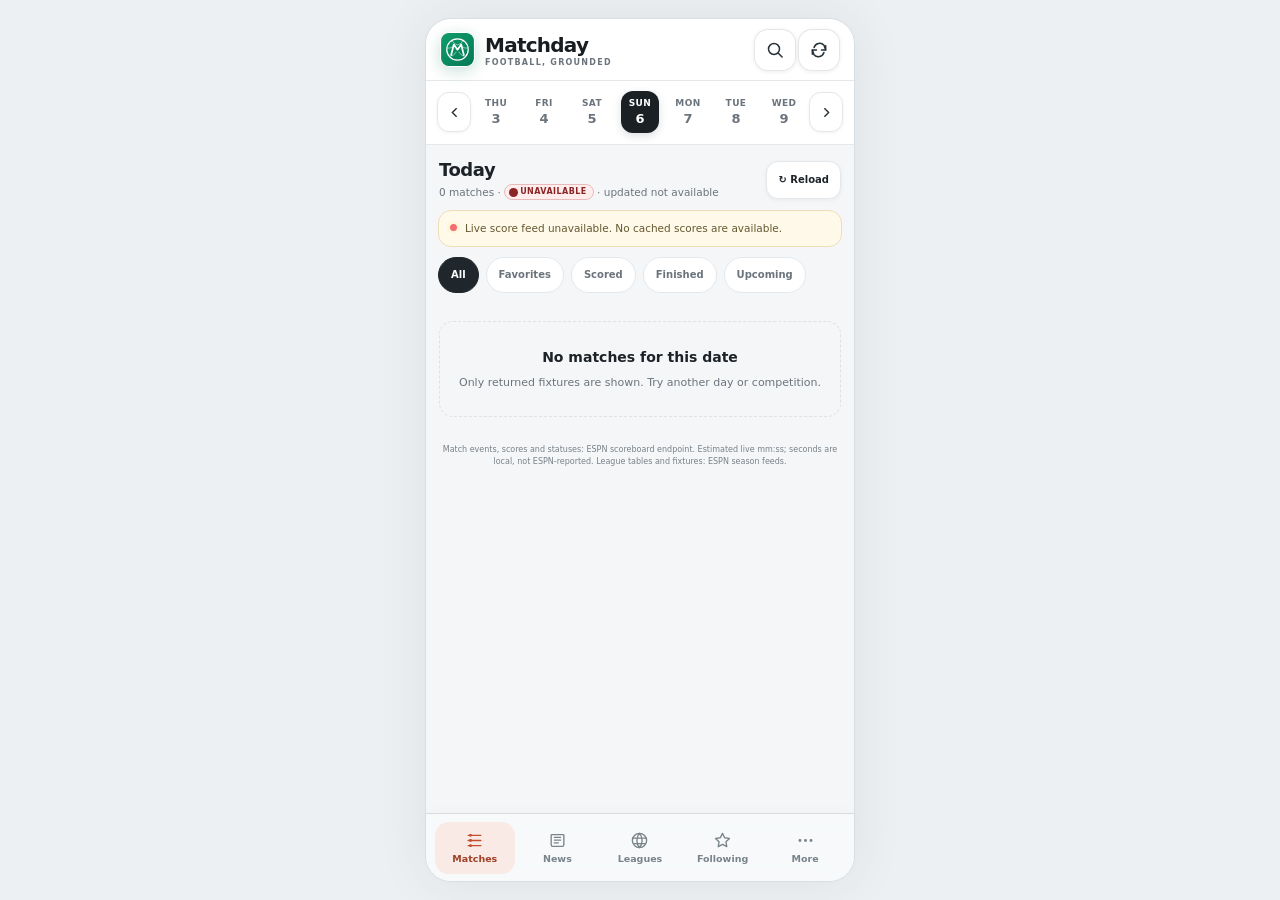
==== fotmob-demo/index.html @ 645612f9 "Add ESPN live score monitoring" ====
<!doctype html>
<html lang="en">
<head>
<meta charset="utf-8">
<meta name="viewport" content="width=device-width,initial-scale=1,viewport-fit=cover">
<meta name="theme-color" content="#047857">
<meta name="description" content="Matchday football scores, real football news, league tables and fixtures. Install Matchday for quick access.">
<meta name="application-name" content="Matchday">
<meta name="apple-mobile-web-app-capable" content="yes">
<meta name="apple-mobile-web-app-title" content="Matchday">
<meta name="apple-mobile-web-app-status-bar-style" content="black">
<meta name="mobile-web-app-capable" content="yes">
<title>Matchday · Football scores</title>
<link rel="manifest" href="./manifest.webmanifest">
<link rel="preconnect" href="https://site.api.espn.com" crossorigin>
<link rel="preconnect" href="https://a.espncdn.com" crossorigin>
<link rel="preconnect" href="https://matchday-espn-live.mongla-drive.workers.dev" crossorigin>
<link rel="icon" type="image/png" sizes="192x192" href="./icons/matchday-192.png">
<link rel="apple-touch-icon" sizes="180x180" href="./icons/matchday-180.png">
<link rel="stylesheet" href="./styles.css?v=20261102-leagues1">
<script defer src="./clock.js"></script>
<script defer src="./news.js?v=20261101-pwa2"></script>
<script defer src="./league.js?v=20261102-leagues1"></script>
<script defer src="./pwa.js?v=20261102-update3"></script>
<script defer src="./app.js?v=20261102-live1"></script>
</head>
<body>
<div class="app" id="app" data-theme="light">
  <header class="appbar">
    <div class="brandmark" aria-hidden="true"><img src="./icons/option-b-ball-m.svg" alt=""></div>
    <div class="brand">Matchday<small>Football, grounded</small></div>
    <div class="header-actions">
      <button class="icon-btn install-cta" id="install-cta" type="button" aria-label="Install Matchday" title="Install Matchday" hidden><svg viewBox="0 0 24 24" aria-hidden="true"><path d="M12 3v11m0 0 4-4m-4 4-4-4M5 17v3h14v-3"/></svg></button>
      <button class="icon-btn" aria-label="Search teams and competitions" data-action="open-search"><svg viewBox="0 0 24 24"><circle cx="10.8" cy="10.8" r="6.6"/><path d="m16 16 4.5 4.5"/></svg></button>
      <button class="icon-btn" aria-label="Refresh published data" data-action="refresh"><svg viewBox="0 0 24 24"><path d="M20 7v5h-5M4 17v-5h5"/><path d="M6.1 9A7 7 0 0 1 18 6.4L20 12M4 12l2 5.6A7 7 0 0 0 17.9 15"/></svg></button>
    </div>
  </header>
  <main id="content" aria-live="polite"></main>
  <div class="pwa-install-banner" id="pwa-install-banner" role="region" aria-label="Install Matchday" aria-live="polite" hidden>
    <div class="pwa-install-copy"><strong id="pwa-install-title">Install Matchday</strong><span id="pwa-install-subtitle">Keep football scores and news one tap away.</span></div>
    <div class="pwa-install-actions"><button type="button" class="pwa-install-action" id="pwa-install-action">Install</button><button type="button" class="pwa-install-dismiss" id="pwa-install-dismiss" aria-label="Dismiss install message">×</button></div>
  </div>
  <div class="pwa-install-banner pwa-update-banner" id="pwa-update-banner" role="region" aria-label="Matchday update available" aria-live="polite" hidden>
    <div class="pwa-install-copy"><strong>New update available</strong><span>A new Matchday version is ready. Update now to load the latest version.</span></div>
    <div class="pwa-install-actions"><button type="button" class="pwa-install-action" id="pwa-update-action">Update now</button><button type="button" class="pwa-install-dismiss" id="pwa-update-dismiss" aria-label="Dismiss update message">×</button></div>
  </div>
  <div class="pwa-help-backdrop" id="pwa-install-help" hidden>
    <section class="pwa-help-sheet" role="dialog" aria-modal="true" aria-labelledby="pwa-help-title">
      <button type="button" class="pwa-help-close" id="pwa-help-close" aria-label="Close install instructions">×</button>
      <div class="pwa-help-mark" aria-hidden="true">↥</div>
      <h2 id="pwa-help-title">Add Matchday to your Home Screen</h2>
      <p id="pwa-help-copy">In Safari, tap Share, then choose Add to Home Screen.</p>
      <ol id="pwa-help-steps"><li>Tap the Share button.</li><li>Choose <strong>Add to Home Screen</strong>.</li><li>Tap <strong>Add</strong> to finish.</li></ol>
      <p class="pwa-help-note">Once added, open Matchday from its new icon like an app.</p>
    </section>
  </div>
  <nav class="bottomnav" aria-label="Main navigation" id="bottomnav"></nav>
  <div id="overlay-root"></div>
  <div class="toast" id="toast" role="status" aria-live="polite"></div>
</div>
</body>
</html>
---- fotmob-demo/styles.css ----
:root{color-scheme:dark;--bg:#101214;--app:#101214;--surface:#181b1e;--surface2:#202428;--surface3:#282d31;--line:#30363b;--text:#f5f6f7;--muted:#929ba2;--dim:#68727a;--orange:#ff7043;--orange-soft:#ffb49a;--green:#65cf91;--yellow:#e9c365;--red:#f06e6e;--blue:#72bfff;--radius:16px;--safe-bottom:env(safe-area-inset-bottom,0px)}
*{box-sizing:border-box}html,body{margin:0;min-height:100%;background:#090b0d;color:var(--text);font-family:Inter,ui-sans-serif,system-ui,-apple-system,"Segoe UI",Roboto,Arial,sans-serif}button,input{font:inherit}button{color:inherit;border:0;cursor:pointer}button:focus-visible,input:focus-visible{outline:2px solid var(--orange);outline-offset:2px}a{color:inherit}.app{position:relative;margin:0 auto;width:min(100%,480px);height:100dvh;min-height:0;background:var(--app);overflow:hidden;display:flex;flex-direction:column;box-shadow:0 0 56px #0009}.statusbar{height:26px;flex:0 0 26px;display:flex;align-items:center;justify-content:space-between;padding:0 20px;color:#dce0e3;font-size:11px;font-weight:650;letter-spacing:.2px;background:var(--app)}.status-icons{display:flex;gap:7px;align-items:center;color:#cdd2d5}.signal{display:inline-flex;gap:2px;align-items:flex-end;height:10px}.signal i{display:block;width:2px;border-radius:2px;background:#dce0e3}.signal i:nth-child(1){height:4px}.signal i:nth-child(2){height:6px}.signal i:nth-child(3){height:8px}.signal i:nth-child(4){height:10px}.battery{width:16px;height:8px;border:1px solid #dce0e3;border-radius:2px;position:relative}.battery:before{content:"";position:absolute;inset:1px 3px 1px 1px;background:#dce0e3;border-radius:1px}.battery:after{content:"";position:absolute;right:-3px;top:2px;width:2px;height:3px;background:#dce0e3;border-radius:0 2px 2px 0}
.appbar{height:60px;flex:0 0 60px;padding:0 15px;display:flex;align-items:center;gap:10px;border-bottom:1px solid #252a2e;background:var(--app);z-index:2}.brandmark{width:35px;height:35px;display:grid;place-items:center;flex:0 0 35px;border-radius:10px;overflow:hidden;box-shadow:0 4px 15px #04785738}.brandmark img{display:block;width:100%;height:100%;object-fit:cover}.brand{font-weight:800;font-size:20px;letter-spacing:-.75px;flex:1}.brand small{display:block;margin-top:1px;font-size:8px;font-weight:700;letter-spacing:1.25px;text-transform:uppercase;color:var(--muted)}.header-actions{display:flex;gap:2px}.icon-btn{width:37px;height:37px;display:grid;place-items:center;border-radius:50%;background:transparent;color:#b2bbc1}.icon-btn:hover{background:var(--surface2);color:#fff}.icon-btn svg{width:20px;height:20px;stroke:currentColor;fill:none;stroke-width:1.8;stroke-linecap:round;stroke-linejoin:round}main{flex:1;overflow:auto;scrollbar-width:none;padding-bottom:calc(14px + 68px + var(--safe-bottom));overscroll-behavior:contain}main::-webkit-scrollbar{display:none}
.datebar{height:68px;display:flex;align-items:center;gap:6px;padding:7px 12px 9px;border-bottom:1px solid #252a2e}.daynav{width:27px;height:40px;background:transparent;color:var(--muted);display:grid;place-items:center;border-radius:9px;flex:0 0 27px}.daynav:hover{background:var(--surface2);color:#fff}.daynav svg{width:17px;height:17px;stroke:currentColor;fill:none;stroke-width:2}.daystrip{display:flex;gap:4px;align-items:stretch;flex:1;justify-content:space-between;min-width:0}.day{width:39px;min-width:0;background:transparent;color:var(--muted);border-radius:11px;display:flex;flex-direction:column;align-items:center;justify-content:center;gap:3px}.day .dow{font-size:9px;text-transform:uppercase;letter-spacing:.4px;font-weight:700}.day .num{font-size:13px;font-weight:750}.day.selected{background:#f2f4f4;color:#171a1c}.day.today:not(.selected) .num{color:var(--orange)}.day:hover:not(.selected){background:var(--surface2)}
.date-heading{padding:17px 15px 11px;display:flex;align-items:center;justify-content:space-between;gap:10px}.date-title{font-size:17px;font-weight:780;letter-spacing:-.3px}.date-subtitle{margin-top:4px;color:var(--muted);font-size:10px;line-height:1.4}.section-actions{display:flex;align-items:center;gap:6px}.tiny-action{height:32px;padding:0 9px;background:var(--surface2);border:1px solid #30363b;border-radius:10px;color:#bac2c8;font-size:10px;font-weight:700;display:inline-flex;align-items:center;justify-content:center;gap:5px;white-space:nowrap}.tiny-action svg{width:14px;height:14px;stroke:currentColor;fill:none;stroke-width:1.8}.tiny-action:disabled{opacity:.6;cursor:wait}.feed-notice{margin:0 13px 11px;padding:9px 10px;border:1px solid #49402e;background:#211f19;border-radius:11px;display:flex;gap:8px;align-items:flex-start;color:#d7cba8;font-size:10px;line-height:1.4}.notice-dot{width:7px;height:7px;flex:0 0 7px;border-radius:50%;margin-top:3px;background:var(--yellow);box-shadow:0 0 0 3px #f2c75c18}.feed-notice.error{border-color:#633638;background:#26191b;color:#e9b4b4}.feed-notice.error .notice-dot{background:var(--red)}.filters{padding:0 13px 11px;display:flex;gap:7px;overflow:auto;scrollbar-width:none}.filters::-webkit-scrollbar{display:none}.filter{white-space:nowrap;padding:7px 12px;border-radius:20px;background:#1b1f22;color:#a9b1b7;font-size:10px;font-weight:750;border:1px solid #2d3338}.filter.active{background:#efeef0;color:#131517;border-color:#efeef0}.filter.live.active{background:#f06e6e;color:#fff;border-color:#f06e6e}
.league{margin:0 11px 11px;background:var(--surface);border:1px solid #292f33;border-radius:var(--radius);overflow:hidden}.league-head{min-height:50px;padding:8px 11px;display:flex;align-items:center;gap:10px;border-bottom:1px solid #292f33}.competition-mark{width:29px;height:29px;flex:0 0 29px;border-radius:10px;display:grid;place-items:center;background:#272c30;color:#ffb18e;font-size:12px;font-weight:850}.league-name{font-size:12px;font-weight:780;flex:1}.league-meta{font-size:9px;color:var(--muted);margin-top:3px}.league-right{display:flex;gap:8px;align-items:center;color:var(--muted);font-size:9px}.league-right button{background:transparent;color:inherit;padding:4px;border-radius:6px}.league-right button:hover{background:var(--surface3);color:var(--text)}
.match-row{position:relative;min-height:76px;width:100%;display:grid;grid-template-columns:54px minmax(0,1fr) 34px 26px;align-items:center;gap:5px;padding:9px 8px 9px 5px;border-bottom:1px solid #252a2e;text-align:left;background:transparent;transition:background .14s}.match-row:last-child{border-bottom:0}.match-row:hover{background:#202428}.match-row:active{background:#272d31}.match-time{font-size:9px;color:var(--muted);text-align:center;line-height:1.35}.match-time.reported{color:#ff8585;font-weight:800}.match-time .kickoff-line{display:flex;align-items:baseline;justify-content:center;gap:3px;white-space:nowrap}.match-time .kickoff-line time{color:var(--text);font-size:10px;font-weight:800;font-variant-numeric:tabular-nums}.match-time .timezone-label{color:var(--muted);font-size:6px;font-weight:750;letter-spacing:0}.match-time .state-label{display:block;font-size:7px;letter-spacing:.12px;font-weight:800;line-height:1.2;margin-top:4px}.teams{display:flex;flex-direction:column;gap:7px;min-width:0}.team{display:flex;align-items:center;gap:8px;min-width:0;font-size:11px;font-weight:610}.team-name{white-space:nowrap;overflow:hidden;text-overflow:ellipsis}.crest{width:20px;height:20px;border-radius:50%;flex:0 0 20px;display:grid;place-items:center;font-size:7px;font-weight:850;color:white;border:1px solid #ffffff24;background:linear-gradient(140deg,#47565b,#252c31)}.scorecol{display:flex;flex-direction:column;gap:7px;align-items:center;font-size:12px;font-weight:800;font-variant-numeric:tabular-nums}.scorecol .dimscore{color:#747f86}.star-btn{width:28px;height:30px;display:grid;place-items:center;background:transparent;color:#707a81;border-radius:50%}.star-btn:hover{color:#f4c45a;background:#292d2f}.star-btn.selected{color:#f4c45a}.star-btn svg{width:17px;height:17px;stroke:currentColor;fill:none;stroke-width:1.8}.star-btn.selected svg{fill:#f4c45a}.match-badge{position:absolute;left:61px;bottom:2px;font-size:7px;font-weight:700;color:#849098;letter-spacing:.15px;pointer-events:none}.empty{margin:18px 13px;padding:25px 17px;text-align:center;border:1px dashed #353c41;border-radius:14px;color:var(--muted);font-size:11px;line-height:1.55}.empty strong{display:block;color:#dfe3e5;font-size:14px;margin-bottom:6px}.screen-footnote{padding:9px 16px 5px;color:#737d84;font-size:9px;line-height:1.5;text-align:center}.screen-footnote a,.source-link{color:var(--orange-soft);text-decoration:underline;text-underline-offset:2px}
.bottomnav{position:absolute;left:0;right:0;bottom:0;height:calc(68px + var(--safe-bottom));flex:0 0 auto;padding:4px 7px calc(5px + var(--safe-bottom));display:flex;justify-content:space-around;align-items:center;background:#15181a;border-top:1px solid #2c3236;z-index:2}.navitem{position:relative;min-width:55px;flex:1;max-width:92px;height:54px;padding:4px 3px;display:flex;flex-direction:column;align-items:center;justify-content:center;gap:4px;color:#7f8990;background:transparent;border-radius:12px}.navitem svg{width:20px;height:20px;stroke:currentColor;fill:none;stroke-width:1.7;stroke-linecap:round;stroke-linejoin:round}.navitem span{font-size:8px;font-weight:700;letter-spacing:.05px}.navitem.active{color:#f4f5f6}.navitem.active:before{content:"";position:absolute;top:0;width:21px;height:2px;border-radius:3px;background:var(--orange)}.navitem.active svg{color:var(--orange)}
.page-heading{padding:18px 15px 12px;display:flex;align-items:center;justify-content:space-between;gap:10px}.page-heading h1{font-size:23px;letter-spacing:-.7px;margin:0;font-weight:800}.page-heading p{font-size:10px;color:var(--muted);margin:5px 0 0;line-height:1.45}.content-card{margin:0 11px 11px;padding:13px;background:var(--surface);border:1px solid #292f33;border-radius:var(--radius)}.content-card h2{font-size:13px;margin:0 0 8px}.content-card p{font-size:10px;line-height:1.55;color:#b6bec3;margin:6px 0}.content-card strong{font-size:12px}.source-card{display:flex;align-items:flex-start;gap:11px}.source-card .competition-mark{width:38px;height:38px;flex:0 0 38px}.source-card strong{font-size:12px}.source-card small{display:block;color:var(--muted);font-size:10px;line-height:1.5;margin-top:4px}.league-list{margin:0 11px 11px;background:var(--surface);border:1px solid #292f33;border-radius:var(--radius);overflow:hidden}.league-list-row{display:flex;align-items:center;gap:10px;padding:11px;border-bottom:1px solid #292f33}.league-list-row:last-child{border:0}.league-info{flex:1;min-width:0}.league-info strong{display:block;font-size:11px}.league-info small{display:block;color:var(--muted);font-size:9px;margin-top:3px;line-height:1.4}.follow{background:#252a2e;color:#c2c9ce;border:1px solid #343a3f;border-radius:18px;font-size:9px;font-weight:750;padding:7px 10px;white-space:nowrap}.follow.following{color:#ffb299;border-color:#714531;background:#2e211a}.more-arrow{color:#778188;font-size:18px}.pill{display:inline-block;padding:3px 6px;border-radius:7px;background:#282d30;color:#b7c0c5;font-size:8px;font-weight:800;letter-spacing:.2px}.unavailable{margin:12px 13px 15px;padding:23px 19px;border:1px solid #353c41;background:linear-gradient(145deg,#1b1f22,#15181a);border-radius:16px;text-align:center}.unavailable-icon{width:43px;height:43px;display:grid;place-items:center;margin:0 auto 12px;border:1px solid #443b31;border-radius:14px;background:#29241e;color:#efbd76;font-size:18px;font-weight:800}.unavailable h2{margin:0 0 7px;font-size:15px;letter-spacing:-.25px}.unavailable p{max-width:310px;margin:0 auto;color:#a6afb5;font-size:10px;line-height:1.55}.unavailable .availability-tag{display:inline-flex;margin-top:13px;border:1px solid #49402e;background:#211f19;color:#d7cba8;border-radius:20px;padding:5px 9px;font-size:8px;font-weight:800;letter-spacing:.45px;text-transform:uppercase}
.detail-top{padding:11px 13px 0}.backrow{display:flex;align-items:center;gap:8px;color:#c2c9ce;font-size:10px}.backrow button{width:32px;height:32px;border-radius:50%;background:#22272a;color:#e5e8ea;display:grid;place-items:center}.backrow svg{width:17px;height:17px;stroke:currentColor;fill:none;stroke-width:2}.detail-completion{text-align:center;color:#9aa3a9;font-size:9px;margin-top:6px}.match-scoreboard{margin:12px 11px 11px;padding:19px 13px 15px;background:radial-gradient(ellipse at 50% 0%,#272c2d,#1a1d20 65%);border:1px solid #30363a;border-radius:17px}.score-teams{display:grid;grid-template-columns:minmax(0,1fr) 86px minmax(0,1fr);align-items:center;text-align:center;gap:4px}.score-team{display:flex;flex-direction:column;align-items:center;gap:8px;min-width:0}.score-team .crest{width:41px;height:41px;font-size:12px}.score-team strong{font-size:10px;line-height:1.35;max-width:100%;overflow-wrap:anywhere}.score-big{font-size:27px;font-weight:850;letter-spacing:-1px;font-variant-numeric:tabular-nums;white-space:nowrap}.score-time{font-size:9px;margin-top:5px;color:#ff9b76;font-weight:800}.score-time.finished{color:#a0a9ae}.detail-tabs{margin:0 11px 11px;display:flex;gap:2px;border-bottom:1px solid #2b3135;overflow:auto;scrollbar-width:none}.detail-tab{padding:10px 9px 9px;background:transparent;color:#8d979e;font-size:9px;font-weight:750;white-space:nowrap;border-bottom:2px solid transparent}.detail-tab.active{color:#f4f5f6;border-color:var(--orange)}.event-list,.stats-card{margin:0 11px 11px;padding:12px;background:var(--surface);border:1px solid #292f33;border-radius:14px}.event-title{font-size:11px;font-weight:780;margin-bottom:10px}.event{display:grid;grid-template-columns:47px 19px minmax(0,1fr);gap:7px;align-items:center;min-height:39px;font-size:10px;color:#d5d9dc}.event:not(:last-child){border-bottom:1px solid #292f33}.event time{color:#ff9b76;font-size:8px;font-weight:800;line-height:1.25}.event-icon{font-size:13px;text-align:center}.event small{display:block;color:var(--muted);font-size:8px;margin-top:3px;line-height:1.35}.meta-grid{display:grid;grid-template-columns:1fr 1fr;gap:8px;margin:0 11px 11px}.meta-box{padding:11px;background:var(--surface);border:1px solid #292f33;border-radius:12px;min-width:0}.meta-box span{display:block;color:var(--muted);font-size:8px;text-transform:uppercase;letter-spacing:.4px}.meta-box strong{display:block;margin-top:5px;font-size:10px;line-height:1.35;overflow-wrap:anywhere}.standings-wrap{overflow:auto;margin:0 -2px}.standings{width:100%;border-collapse:collapse;font-variant-numeric:tabular-nums;white-space:nowrap}.standings th{padding:8px 6px;color:#879198;font-size:8px;font-weight:750;text-align:right;border-bottom:1px solid #343a3e}.standings td{padding:9px 6px;font-size:9px;border-bottom:1px solid #292f33;text-align:right}.standings tr:last-child td{border-bottom:0}.standings td:first-child,.standings th:first-child{text-align:left}.standing-club{display:inline-flex;align-items:center;gap:7px;font-weight:650;max-width:165px;overflow:hidden;text-overflow:ellipsis;vertical-align:middle}.position{color:#8f999f;min-width:12px}.stats-data{color:var(--muted);font-size:8px}.league-title-row{display:flex;align-items:center;gap:9px;margin-bottom:10px}.league-title-row .competition-mark{width:36px;height:36px}.league-title-row strong{font-size:12px}.league-title-row small{display:block;color:var(--muted);font-size:9px;margin-top:3px}.section-label{display:flex;justify-content:space-between;align-items:center;margin:16px 13px 8px;font-size:11px;font-weight:780}.section-label small{font-size:8px;color:var(--muted);font-weight:600}
.settings-group{margin:0 11px 11px;background:var(--surface);border:1px solid #292f33;border-radius:14px;overflow:hidden}.settings-title{padding:12px 13px 8px;color:#8f999f;font-size:8px;font-weight:850;letter-spacing:.8px;text-transform:uppercase}.setting-row{min-height:48px;padding:9px 13px;border-top:1px solid #292f33;display:flex;align-items:center;gap:10px}.setting-icon{width:20px;flex:0 0 20px;color:#97a1a7;text-align:center}.setting-name{flex:1;min-width:0;font-size:10px}.setting-name small{display:block;color:var(--muted);font-size:8px;line-height:1.4;margin-top:3px}.setting-note{color:var(--muted);font-size:8px}.toggle{width:34px;height:20px;flex:0 0 34px;border-radius:99px;background:#454b4f;padding:2px;transition:.15s}.toggle:after{content:"";display:block;width:16px;height:16px;background:#c6cbce;border-radius:50%;transition:.15s}.toggle.on{background:#79513e}.toggle.on:after{transform:translateX(14px);background:#ffad8e}.profile-card{margin:0 11px 11px;padding:14px;border-radius:15px;background:linear-gradient(125deg,#292426,#1b1d20 70%);border:1px solid #373034;display:flex;align-items:center;gap:11px}.avatar{width:42px;height:42px;display:grid;place-items:center;border-radius:50%;background:#34383b;color:#d6dadd;font-weight:800;font-size:13px}.profile-card strong{display:block;font-size:11px}.profile-card span{display:block;color:var(--muted);font-size:8px;margin-top:4px}
.search-overlay{position:absolute;inset:26px 0 calc(68px + var(--safe-bottom));background:#101214;z-index:10;display:flex;flex-direction:column;overflow:auto}.searchbar{height:48px;flex:0 0 48px;margin:11px 12px;display:flex;align-items:center;gap:9px;padding:0 11px;background:#22272a;border:1px solid #3a4247;border-radius:12px}.searchbar svg{width:17px;height:17px;stroke:#aab3b8;fill:none;stroke-width:1.8}.searchbar input{flex:1;min-width:0;background:transparent;border:0;outline:0;color:#fff;font-size:12px}.searchbar input::placeholder{color:#879198}.searchbar button{background:transparent;color:#98a1a8;font-size:10px}.search-hint{padding:2px 14px 8px;color:#939da4;font-size:8px;font-weight:800;text-transform:uppercase;letter-spacing:.6px}.search-result{display:flex;align-items:center;gap:10px;padding:10px 14px;border-bottom:1px solid #282e32;cursor:pointer}.search-result:hover{background:var(--surface2)}.search-result .result-logo{width:31px;height:31px;border-radius:10px;background:#252b2f;display:grid;place-items:center;font-size:12px;color:#ffb18e}.search-result strong{font-size:10px;display:block}.search-result small{font-size:8px;color:var(--muted);display:block;margin-top:3px}.toast{position:absolute;left:50%;bottom:calc(78px + var(--safe-bottom));z-index:20;transform:translate(-50%,16px);opacity:0;pointer-events:none;background:#30363a;color:#f5f5f6;border:1px solid #454c50;box-shadow:0 10px 25px #0008;border-radius:11px;padding:10px 13px;font-size:10px;max-width:90%;text-align:center;transition:.2s}.toast.show{opacity:1;transform:translate(-50%,0)}.loading{margin:20px 13px;padding:24px;text-align:center;color:var(--muted);font-size:11px;border:1px solid var(--line);border-radius:14px}
[data-theme="light"]{color-scheme:light;--app:#f4f5f6;--bg:#f4f5f6;--surface:#fff;--surface2:#edf0f2;--surface3:#e4e8ea;--line:#d4dadd;--text:#1b2023;--muted:#69747b;--dim:#849097}.app[data-theme="light"] .statusbar,.app[data-theme="light"] .appbar{background:var(--app);color:#293137}.app[data-theme="light"] .status-icons,.app[data-theme="light"] .statusbar .signal i,.app[data-theme="light"] .battery{color:#293137;border-color:#293137}.app[data-theme="light"] .statusbar .signal i,.app[data-theme="light"] .battery:before,.app[data-theme="light"] .battery:after{background:#293137}.app[data-theme="light"] .bottomnav{background:#fff;border-color:#d4dadd}.app[data-theme="light"] .datebar,.app[data-theme="light"] .league-head,.app[data-theme="light"] .match-row,.app[data-theme="light"] .league-list-row,.app[data-theme="light"] .setting-row{border-color:#e2e6e8}.app[data-theme="light"] .league,.app[data-theme="light"] .league-list,.app[data-theme="light"] .content-card,.app[data-theme="light"] .event-list,.app[data-theme="light"] .stats-card,.app[data-theme="light"] .meta-box,.app[data-theme="light"] .settings-group{border-color:#e0e4e6}.app[data-theme="light"] .match-row:hover{background:#f3f5f6}.app[data-theme="light"] .team-name,.app[data-theme="light"] .standing-club,.app[data-theme="light"] .event{color:#283035}.app[data-theme="light"] .feed-notice{color:#64532d}.app[data-theme="light"] .unavailable{background:linear-gradient(145deg,#fff,#f4f5f6);border-color:#d9dfe1}.app[data-theme="light"] .unavailable p,.app[data-theme="light"] .content-card p{color:#657078}.app[data-theme="light"] .search-overlay{background:#f4f5f6}.app[data-theme="light"] .searchbar{background:#fff;border-color:#d4dadd}.app[data-theme="light"] .searchbar input{color:#1b2023}.app[data-theme="light"] .profile-card{background:linear-gradient(125deg,#f0e8e5,#fff 70%);border-color:#e3d8d3}
@media(min-width:700px){body{display:grid;place-items:center;background:radial-gradient(ellipse at center,#1c2227,#090b0d 70%)}.app{height:min(920px,96dvh);min-height:680px;border:1px solid #31373c;border-radius:26px}.statusbar{border-radius:25px 25px 0 0}.bottomnav{border-radius:0 0 25px 25px}}

/* Matchday refresh: team crests and detailed match data */
.club-logo{position:relative;display:inline-grid;place-items:center;flex:0 0 auto;width:20px;height:20px;overflow:hidden;border:1px solid #d8dee3;border-radius:50%;background:#fff;color:#59636c;font-size:6px;font-weight:800;line-height:1;vertical-align:middle}.club-logo .club-fallback{display:block;max-width:100%;padding:1px;overflow:hidden;text-overflow:clip;white-space:nowrap}.club-logo img{position:absolute;inset:1px;width:calc(100% - 2px);height:calc(100% - 2px);object-fit:contain;background:#fff}.club-logo.has-logo .club-fallback{visibility:hidden}.club-logo.score{width:42px;height:42px;font-size:10px}.club-logo.table{width:20px;height:20px;font-size:5px}.standing-club{max-width:none;overflow:visible;gap:6px}.standing-name{max-width:128px;overflow:hidden;text-overflow:ellipsis;white-space:nowrap}.detail-result-note{margin-top:13px;padding-top:10px;border-top:1px solid var(--line);color:var(--muted);font-size:9px;line-height:1.45;text-align:center}.detail-tabs{position:sticky;top:0;z-index:1;background:var(--app)}.detail-tab{font-size:10px;padding-left:11px;padding-right:11px}.detail-loading{margin:10px 13px}.detail-empty{display:flex;align-items:flex-start;gap:10px;margin:0 11px 11px;padding:14px;background:var(--surface);border:1px solid var(--line);border-radius:13px}.detail-empty-mark{width:26px;height:26px;display:grid;place-items:center;flex:0 0 26px;border-radius:8px;background:var(--surface2);color:var(--muted);font-weight:800}.detail-empty strong{display:block;font-size:11px}.detail-empty p{margin:4px 0 0;color:var(--muted);font-size:9px;line-height:1.5}.detail-info-card h2{font-size:13px;margin:0 0 9px}.detail-facts{display:grid;grid-template-columns:1fr 1fr;gap:8px}.detail-fact{min-width:0;padding:9px;background:var(--surface2);border-radius:9px}.detail-fact span{display:block;color:var(--muted);font-size:8px;text-transform:uppercase;letter-spacing:.35px}.detail-fact strong{display:block;margin-top:4px;font-size:10px;line-height:1.4;overflow-wrap:anywhere}.event-title small{float:right;color:var(--muted);font-size:8px;font-weight:600}.detail-event{display:grid;grid-template-columns:44px 22px minmax(0,1fr);gap:8px;align-items:center;min-height:42px;padding:6px 0;color:var(--text);font-size:10px;line-height:1.45}.detail-event:not(:last-child){border-bottom:1px solid var(--line)}.detail-event time{color:var(--orange);font-size:9px;font-weight:800;text-align:center}.event-mark{display:grid;place-items:center;width:19px;height:19px;border-radius:6px;background:var(--surface2);color:var(--muted);font-size:8px;font-weight:850}.detail-event.goal .event-mark,.detail-event.goal-header .event-mark{background:#eaf6ee;color:#258049}.detail-event.yellow-card .event-mark{background:#fff4d5;color:#967013}.detail-event.red-card .event-mark{background:#fde7e7;color:#b63d3d}.detail-event.substitution .event-mark{background:#edf3ff;color:#3869a8}.detail-event small{display:block;margin-top:2px;color:var(--muted);font-size:8px}.detail-stats-card{padding:13px}.stats-team-head{display:grid;grid-template-columns:1fr 1fr;gap:8px;padding:8px 0;border-bottom:1px solid var(--line)}.stats-team-head>span{display:flex;align-items:center;gap:6px;min-width:0;font-size:9px;font-weight:750}.stats-team-head>span:last-child{justify-content:flex-end;text-align:right}.stat-row{display:grid;grid-template-columns:1fr minmax(88px,1.6fr) 1fr;align-items:center;gap:6px;min-height:34px;border-bottom:1px solid var(--line);font-variant-numeric:tabular-nums}.stat-row:last-child{border-bottom:0}.stat-row strong{font-size:10px}.stat-row strong:first-child{text-align:left}.stat-row strong:last-child{text-align:right}.stat-row>span{color:var(--muted);font-size:8px;text-align:center}.lineups-wrap{display:grid;gap:10px}.lineup-team{margin:0 11px 2px;padding:12px;background:var(--surface);border:1px solid var(--line);border-radius:14px;min-width:0}.lineup-team-head{display:flex;align-items:center;gap:9px;padding-bottom:10px;border-bottom:1px solid var(--line)}.lineup-team-title{min-width:0;flex:1}.lineup-team-title strong{display:block;font-size:11px}.lineup-team-title small{display:block;margin-top:3px;color:var(--muted);font-size:8px}.lineup-count{color:var(--muted);font-size:8px;white-space:nowrap}.roster-section{margin-top:10px}.roster-section h3{display:flex;align-items:center;gap:6px;margin:0 0 6px;font-size:9px}.roster-section h3 small{color:var(--muted);font-size:8px}.player-row{display:grid;grid-template-columns:25px minmax(0,1fr) minmax(50px,.75fr) auto;gap:6px;align-items:center;min-height:30px;padding:4px 0;border-bottom:1px solid var(--line)}.player-row:last-child{border-bottom:0}.player-number{color:var(--muted);font-size:8px;text-align:center;font-variant-numeric:tabular-nums}.player-name{min-width:0;overflow:hidden;text-overflow:ellipsis;white-space:nowrap;font-size:9px;font-weight:650}.player-position,.player-state{color:var(--muted);font-size:7px;white-space:nowrap;overflow:hidden;text-overflow:ellipsis}.player-state{text-align:right}.detail-standings{padding-bottom:10px}.detail-standings .standing-name{max-width:112px}.result-logos{display:flex;align-items:center;gap:3px}.search-result{min-height:51px}.match-row .team{gap:7px}.score-team small{color:var(--muted);font-size:8px;font-weight:600}.app[data-theme="light"]{--app:#f5f6f7;--bg:#f5f6f7;--surface:#fff;--surface2:#f1f3f5;--surface3:#e8ecef;--line:#e4e8eb;--text:#1c2227;--muted:#6b747d;--dim:#8a949c;color-scheme:light}.app[data-theme="light"] main{background:#f5f6f7;color:#1c2227}.app[data-theme="light"] .appbar{background:#fff;border-bottom-color:#e5e8eb}.app[data-theme="light"] .brand{color:#181d21}.app[data-theme="light"] .datebar{background:#fff;border-bottom-color:#e5e8eb}.app[data-theme="light"] .day.selected{background:#1b2024;color:#fff}.app[data-theme="light"] .date-heading{background:#f5f6f7}.app[data-theme="light"] .tiny-action{background:#fff;border-color:#dfe4e7;color:#424c53;box-shadow:0 1px 3px #17212a0a}.app[data-theme="light"] .feed-notice{border-color:#eadfb9;background:#fff9e9;color:#65572f}.app[data-theme="light"] .source-link{color:#a9472c}.app[data-theme="light"] .filter{background:#fff;border-color:#e0e4e7;color:#606a72}.app[data-theme="light"] .filter.active{background:#1d2327;border-color:#1d2327;color:#fff}.app[data-theme="light"] .league,.app[data-theme="light"] .league-list,.app[data-theme="light"] .content-card,.app[data-theme="light"] .event-list,.app[data-theme="light"] .stats-card,.app[data-theme="light"] .meta-box,.app[data-theme="light"] .settings-group{background:#fff;border-color:#e2e6e9;box-shadow:0 2px 10px #17212a08}.app[data-theme="light"] .league-head{background:#fff;border-color:#e7eaed}.app[data-theme="light"] .competition-mark{background:#f0f2f4;color:#d65b38}.app[data-theme="light"] .match-row{background:#fff;border-color:#edf0f2}.app[data-theme="light"] .match-row:hover,.app[data-theme="light"] .match-row:active{background:#f8f9fa}.app[data-theme="light"] .team-name,.app[data-theme="light"] .standing-club,.app[data-theme="light"] .event,.app[data-theme="light"] .detail-event{color:#283137}.app[data-theme="light"] .scorecol{color:#20262b}.app[data-theme="light"] .star-btn{color:#929ba2}.app[data-theme="light"] .bottomnav{background:#fff;border-top-color:#e0e4e7;box-shadow:0 -3px 12px #17212a05}.app[data-theme="light"] .navitem{color:#818b92}.app[data-theme="light"] .navitem.active{color:#252b30}.app[data-theme="light"] .detail-top{color:#293137}.app[data-theme="light"] .backrow{color:#424b51}.app[data-theme="light"] .backrow button{background:#fff;border:1px solid #e2e6e9;color:#333c42}.app[data-theme="light"] .match-scoreboard{background:radial-gradient(ellipse at 50% 0%,#fff,#f8f9fa 72%);border-color:#e1e5e8;box-shadow:0 3px 14px #17212a0b}.app[data-theme="light"] .score-time{color:#d95332}.app[data-theme="light"] .score-time.finished{color:#707a81}.app[data-theme="light"] .detail-tabs{background:#f5f6f7;border-color:#e1e5e8}.app[data-theme="light"] .detail-tab{color:#707a81}.app[data-theme="light"] .detail-tab.active{color:#20262b;border-color:#e6603e}.app[data-theme="light"] .standings th{color:#737e86;border-color:#e3e7e9}.app[data-theme="light"] .standings td{color:#313a40;border-color:#e7eaec}.app[data-theme="light"] .standings td strong{color:#20262b}.app[data-theme="light"] .position{color:#7d878f}.app[data-theme="light"] .follow{background:#f6f7f8;border-color:#e0e4e7;color:#545e65}.app[data-theme="light"] .follow.following{background:#fff3ed;border-color:#f1c6b7;color:#bd4d30}.app[data-theme="light"] .content-card p{color:#667179}.app[data-theme="light"] .league-title-row small,.app[data-theme="light"] .stats-data,.app[data-theme="light"] .screen-footnote{color:#778189}.app[data-theme="light"] .unavailable{background:linear-gradient(145deg,#fff,#f6f7f8);border-color:#e0e5e8}.app[data-theme="light"] .unavailable p{color:#68737b}.app[data-theme="light"] .settings-title{color:#768088}.app[data-theme="light"] .setting-row{border-color:#e5e9eb}.app[data-theme="light"] .profile-card{background:linear-gradient(125deg,#fff4ef,#fff 76%);border-color:#efddd6}.app[data-theme="light"] .search-overlay{background:#f5f6f7}.app[data-theme="light"] .searchbar{background:#fff;border-color:#dfe4e7}.app[data-theme="light"] .searchbar input{color:#20262b}.app[data-theme="light"] .searchbar button{color:#616b72}.app[data-theme="light"] .search-result{border-color:#e5e9eb}.app[data-theme="light"] .search-result:hover{background:#f0f2f4}.app[data-theme="light"] .toast{background:#252b30;border-color:#394147;color:#fff}.app[data-theme="light"] .detail-empty{background:#fff;border-color:#e1e6e9}.app[data-theme="light"] .detail-empty-mark{background:#f0f2f4}.app[data-theme="light"] .detail-fact{background:#f4f6f7}.app[data-theme="light"] .detail-result-note{border-color:#e2e6e8}.app[data-theme="light"] .lineup-team{background:#fff;border-color:#e2e6e9}.app[data-theme="light"] .player-row{border-color:#e8ebed}.app[data-theme="light"] .detail-event:not(:last-child),.app[data-theme="light"] .stat-row{border-color:#e5e9eb}.app[data-theme="light"] .stats-team-head{border-color:#e3e7e9}.app[data-theme="light"] .event-mark{background:#f0f2f4}.app[data-theme="light"] body{background:#f5f6f7}
@media(max-width:380px){.detail-tab{padding-left:8px;padding-right:8px;font-size:9px}.score-teams{grid-template-columns:minmax(0,1fr) 72px minmax(0,1fr)}.score-team strong{font-size:9px}.player-row{grid-template-columns:21px minmax(0,1fr) 44px auto;gap:4px}.standing-name{max-width:96px}.detail-facts{grid-template-columns:1fr 1fr}}

.app[data-theme="light"] .statusbar{background:#fff;color:#344047}.app[data-theme="light"] .status-icons{color:#48555d}.app[data-theme="light"] .signal i{background:#48555d}.app[data-theme="light"] .battery{border-color:#48555d}.app[data-theme="light"] .battery:before,.app[data-theme="light"] .battery:after{background:#48555d}.app[data-theme="light"] .icon-btn{color:#59656c}.app[data-theme="light"] .icon-btn:hover{background:#edf0f2;color:#20272c}.app[data-theme="light"]{box-shadow:0 0 52px #24303a14}body:has(.app[data-theme="light"]){background:#edf0f2;color:#1c2227}

.table-attribution{margin-top:9px;padding-top:8px;border-top:1px solid var(--line);color:var(--muted);font-size:8px;line-height:1.4;text-align:center}.table-attribution a{color:inherit;text-decoration:underline;text-underline-offset:2px}.screen-footnote{font-size:8px}

/* Team navigation and Following */
.team-identity{display:inline-flex;align-items:center;gap:7px;min-width:0;padding:0;background:transparent;color:inherit;text-align:left;font-size:inherit;font-weight:650;line-height:1.35}.team-identity .identity-name{min-width:0;overflow:hidden;text-overflow:ellipsis;white-space:nowrap}.team-identity:hover .identity-name{text-decoration:underline;text-underline-offset:3px}.team .team-identity{width:100%;min-height:22px}.score-team .team-identity{display:flex;flex-direction:column;gap:8px;width:100%;text-align:center;align-items:center}.score-team .team-identity .identity-name{font-size:11px;font-weight:750;white-space:normal;overflow-wrap:anywhere}.standing-club .team-identity{font-size:9px;max-width:150px}.standing-club .identity-name{max-width:112px}.team-page>.backrow{margin:12px 13px}.team-hero{margin:12px 11px 18px;padding:24px 15px 20px;text-align:center;border:1px solid var(--line);border-radius:18px;background:var(--surface);box-shadow:0 3px 14px #17212a08}.team-hero>.club-logo{width:68px;height:68px;border-radius:18px;font-size:13px}.team-hero h1{margin:12px 0 5px;font-size:23px;letter-spacing:-.6px}.team-hero p{margin:0;color:var(--muted);font-size:11px}.team-follow{min-height:38px;padding:9px 23px;margin-top:17px;background:#20272c;color:#fff;border:1px solid #20272c;border-radius:22px;font-size:11px;font-weight:750}.team-follow.is-following{background:#fff3ed;color:#b7472c;border-color:#f0c6b9}.followed-team-list{margin:0 11px 12px;border:1px solid var(--line);border-radius:15px;overflow:hidden;background:var(--surface)}.followed-team-row{display:flex;align-items:center;gap:10px;padding:12px;border-bottom:1px solid var(--line)}.followed-team-row:last-child{border:0}.followed-team-row>.team-identity{flex:1;font-size:12px}.followed-team-row .club-logo.score{width:36px;height:36px}.followed-league-name{flex:1;min-width:0;padding:0;background:transparent;text-align:left;font-size:11px;font-weight:700}.team-page .league-title-row{justify-content:space-between}.app[data-theme="light"] .empty strong{color:var(--text)}.app[data-theme="light"] .empty{border-color:#dce2e6}.app[data-theme="light"] .team-hero{background:linear-gradient(160deg,#fff,#f8fafb)}
@media(max-width:380px){.standing-club .identity-name{max-width:96px}.score-team .team-identity .identity-name{font-size:10px}.team-hero h1{font-size:21px}.followed-team-row{padding:11px 9px;gap:7px}.followed-team-row>.team-identity{font-size:11px}}

.app{width:min(100%,430px);min-height:0}
@media(min-width:700px){body{min-height:100dvh}.app{height:min(920px,96dvh);min-height:0;border-color:#d8dfe4}}


/* Opposing-team lineup view: keep the ESPN roster intact while showing both sides together. */
.lineups-wrap{grid-template-columns:repeat(2,minmax(0,1fr));gap:8px;margin:0 11px 10px;align-items:start}
.lineup-team{margin:0;min-width:0;padding:9px 8px}
.lineup-team-head{min-height:48px;gap:6px;padding-bottom:8px}
.lineup-team-head .club-logo.score{width:30px;height:30px;flex:0 0 30px}
.lineup-team-title strong{font-size:9px;line-height:1.25;overflow:hidden;text-overflow:ellipsis}
.lineup-team-title small{font-size:7px;line-height:1.3}
.lineup-count{font-size:7px}
.lineup-starters{position:relative;isolation:isolate;overflow:hidden;margin:8px 0 0;padding:7px 6px 4px;border:1px solid #488362;border-radius:10px;background:linear-gradient(90deg,transparent calc(50% - .5px),#d9f0df35 50%,transparent calc(50% + .5px)),repeating-linear-gradient(0deg,#164d32 0,#164d32 30px,#195638 30px,#195638 60px);color:#fff}
.lineup-starters::before{position:absolute;z-index:-1;inset:4px;border:1px solid #d9f0df38;border-radius:7px;content:"";pointer-events:none}
.lineup-starters::after{position:absolute;z-index:-1;top:50%;left:50%;width:25px;height:25px;border:1px solid #d9f0df38;border-radius:50%;content:"";transform:translate(-50%,-50%);pointer-events:none}
.lineup-starters h3{margin:0 0 4px;color:#fff;font-size:8px}
.lineup-starters h3 small{color:#c7dfce;font-size:7px}
.lineup-player{display:grid;grid-template-columns:20px minmax(0,1fr);grid-template-areas:"number name" "meta meta";gap:2px 5px;align-items:center;min-height:34px;padding:4px 0;border-color:#ffffff30}
.lineup-player .player-number{grid-area:number;display:grid;place-items:center;width:19px;height:19px;border-radius:50%;background:#f4f7f3;color:#263b2d;font-size:8px;font-weight:800}
.lineup-player .player-name{grid-area:name;color:inherit;font-size:8px;line-height:1.25}
.lineup-player-meta{grid-area:meta;display:flex;min-width:0;justify-content:space-between;gap:4px;line-height:1.15}
.lineup-starters .lineup-player .player-position,.lineup-starters .lineup-player .player-state{min-width:0;color:#d6e8db;font-size:6.5px;line-height:1.2}
.lineup-player .player-position{flex:1}
.lineup-player .player-state{flex:0 0 auto;text-align:right}
.lineup-reserves{margin-top:10px}
.lineup-reserves h3{font-size:8px}
.lineup-reserves .lineup-player{min-height:34px}
@media(max-width:380px){.lineups-wrap{gap:6px;margin-right:8px;margin-left:8px}.lineup-team{padding-right:6px;padding-left:6px}.lineup-team-head{gap:4px}.lineup-team-head .club-logo.score{width:26px;height:26px;flex-basis:26px}.lineup-count{display:none}.lineup-player{grid-template-columns:18px minmax(0,1fr);gap:2px 4px}.lineup-player .player-number{width:17px;height:17px}}

/* Verified football news */
.news-feed{max-width:760px;margin:0 auto;padding:14px 12px 24px}.news-heading{display:flex;align-items:flex-start;justify-content:space-between;gap:12px;padding:8px 2px 12px}.news-eyebrow{margin:0 0 6px;color:var(--muted);font-size:10px;font-weight:800;letter-spacing:.11em}.news-heading h1{margin:0;font-size:23px;letter-spacing:-.5px}.news-intro{margin:6px 0 0;color:var(--muted);font-size:12px;line-height:1.5}.news-refresh{flex:0 0 auto;min-height:36px;padding:0 13px;border:1px solid var(--line);border-radius:18px;background:var(--surface);color:var(--text);font:inherit;font-size:11px;font-weight:750;cursor:pointer}.news-refresh:disabled{opacity:.6;cursor:wait}.news-status{margin:0 2px 10px;color:var(--muted);font-size:10px}.news-status-warning{color:#a75a16}.news-list{display:grid;gap:9px}.news-story{display:block;padding:14px 14px 13px;border:1px solid var(--line);border-radius:15px;background:var(--surface);color:var(--text);text-decoration:none;box-shadow:0 2px 9px #17212a06;transition:border-color .15s,transform .15s}.news-story:hover{border-color:#9ab9a8;transform:translateY(-1px)}.news-story:focus-visible,.news-refresh:focus-visible{outline:2px solid #31865b;outline-offset:2px}.news-story-meta{display:flex;flex-wrap:wrap;align-items:center;gap:6px 10px;margin-bottom:8px;color:var(--muted);font-size:10px}.news-source{color:#24784b;font-weight:800}.news-story h2{margin:0;color:var(--text);font-size:15px;line-height:1.4;letter-spacing:-.1px}.news-story>p{margin:7px 0 0;color:var(--muted);font-size:12px;line-height:1.55}.news-read-link{display:inline-block;margin-top:10px;color:#24784b;font-size:10px;font-weight:750}.news-empty{display:grid;gap:5px;margin:7px 0;padding:22px 15px;border:1px dashed var(--line);border-radius:15px;background:var(--surface);text-align:center}.news-empty strong{font-size:13px}.news-empty span{color:var(--muted);font-size:11px;line-height:1.5}.news-attribution{margin:14px 2px 0;color:var(--muted);font-size:10px;line-height:1.5}.news-attribution a{color:inherit;text-decoration:underline;text-underline-offset:2px}.app[data-theme="dark"] .news-source,.app[data-theme="dark"] .news-read-link{color:#75c99a}@media(min-width:700px){.news-feed{padding-top:22px}.news-story{padding:17px 18px}.news-story h2{font-size:17px}}

/* Score-source freshness: only direct successful ESPN requests are labelled LIVE. */
.feed-state{display:inline-flex;align-items:center;gap:4px;padding:2px 6px;border:1px solid transparent;border-radius:999px;font-size:8px;font-weight:850;letter-spacing:.45px;line-height:1.25;vertical-align:1px;white-space:nowrap}.feed-state:before{content:"";width:5px;height:5px;border-radius:50%;background:currentColor;box-shadow:0 0 0 2px currentColor}.feed-state-feed-ok{color:#b9f3ce;background:#12351f;border-color:#285b3a}.feed-state-stale{color:#f4daa0;background:#3a3018;border-color:#695626}.feed-state-checking{color:#c4ddff;background:#1d3044;border-color:#344d68}.feed-state-unavailable{color:#ffc1c1;background:#421f22;border-color:#71383c}.app[data-theme="light"] .feed-state-feed-ok{color:#145b32;background:#e4f5e9;border-color:#a9d7b8}.app[data-theme="light"] .feed-state-stale{color:#6c4b00;background:#fff4d8;border-color:#e8d396}.app[data-theme="light"] .feed-state-checking{color:#244d79;background:#eaf3ff;border-color:#bfd4f0}.app[data-theme="light"] .feed-state-unavailable{color:#8b2525;background:#ffeded;border-color:#e6baba}
/* Liquid-glass controls: translucent layered surfaces with high-contrast active states. */
.bottomnav{background:rgba(21,24,26,.88);-webkit-backdrop-filter:blur(18px) saturate(1.45);backdrop-filter:blur(18px) saturate(1.45)}.navitem,.icon-btn,.tiny-action,.daynav,.filter,.star-btn,.follow,.team-follow,.news-refresh,.detail-tab,.backrow button{border:1px solid rgba(255,255,255,.12);background:linear-gradient(145deg,rgba(255,255,255,.105),rgba(255,255,255,.025));-webkit-backdrop-filter:blur(14px) saturate(1.35);backdrop-filter:blur(14px) saturate(1.35);box-shadow:inset 0 1px 0 rgba(255,255,255,.13),0 3px 10px rgba(0,0,0,.12);transition:color .22s ease,background .22s ease,border-color .22s ease,box-shadow .22s ease,transform .22s cubic-bezier(.2,.75,.25,1),filter .22s ease}.icon-btn{width:42px;height:42px}.daynav{width:36px;min-height:40px;flex-basis:36px}.tiny-action{min-height:40px;padding-inline:11px}.filter{min-height:38px;padding:8px 13px}.star-btn{width:36px;height:38px}.follow,.team-follow{min-height:40px}.detail-tab{min-height:42px}.backrow button{width:40px;height:40px}.navitem{min-height:54px}.navitem:hover,.icon-btn:hover,.tiny-action:hover,.daynav:hover,.filter:hover,.star-btn:hover,.follow:hover,.team-follow:hover,.news-refresh:hover,.detail-tab:hover,.backrow button:hover{filter:brightness(1.15);border-color:rgba(255,255,255,.24);box-shadow:inset 0 1px 0 rgba(255,255,255,.2),0 5px 14px rgba(0,0,0,.2);transform:translateY(-1px)}.navitem.active{color:#fff;border-color:rgba(255,112,67,.55);background:linear-gradient(145deg,rgba(255,112,67,.22),rgba(255,255,255,.045));box-shadow:inset 0 1px 0 rgba(255,255,255,.18),0 0 14px rgba(255,112,67,.12)}.navitem.active svg{color:var(--orange)}.filter.active{color:#111518;border-color:rgba(255,255,255,.95);background:linear-gradient(145deg,#fff,#e9edef);box-shadow:inset 0 1px 0 #fff,0 4px 12px rgba(0,0,0,.2)}.filter.live.active{color:#fff;border-color:#ff9278;background:linear-gradient(145deg,#fa8061,#d94738)}.star-btn.selected{color:#ffe094;border-color:rgba(244,196,90,.48);background:linear-gradient(145deg,rgba(244,196,90,.25),rgba(244,196,90,.08))}.follow.following,.team-follow.is-following{border-color:rgba(255,151,115,.52);background:linear-gradient(145deg,rgba(255,112,67,.22),rgba(255,255,255,.035))}.navitem:active,.icon-btn:active,.tiny-action:active,.daynav:active,.filter:active,.star-btn:active,.follow:active,.team-follow:active,.news-refresh:active,.detail-tab:active,.backrow button:active{transform:scale(.96);transition-duration:.08s}.app[data-theme="light"] .bottomnav{background:rgba(248,250,251,.9);border-color:rgba(30,42,48,.14)}.app[data-theme="light"] .navitem,.app[data-theme="light"] .icon-btn,.app[data-theme="light"] .tiny-action,.app[data-theme="light"] .daynav,.app[data-theme="light"] .filter,.app[data-theme="light"] .star-btn,.app[data-theme="light"] .follow,.app[data-theme="light"] .team-follow,.app[data-theme="light"] .news-refresh,.app[data-theme="light"] .detail-tab,.app[data-theme="light"] .backrow button{color:#263238;border-color:rgba(30,42,48,.13);background:linear-gradient(145deg,rgba(255,255,255,.85),rgba(234,240,243,.55));box-shadow:inset 0 1px 0 rgba(255,255,255,.9),0 3px 10px rgba(27,42,48,.09)}.app[data-theme="light"] .navitem.active{color:#a23e22;border-color:rgba(195,78,46,.42);background:linear-gradient(145deg,rgba(255,112,67,.2),rgba(255,255,255,.65))}.app[data-theme="light"] .navitem.active svg{color:#b9472d}.app[data-theme="light"] .filter.active{color:#131719;background:linear-gradient(145deg,#fff,#e6ecef);border-color:#fff}.app[data-theme="light"] .filter.live.active{color:#fff;background:linear-gradient(145deg,#f17b5a,#cc3f33)}.app[data-theme="light"] .star-btn.selected{color:#765000;border-color:#dcb85e;background:linear-gradient(145deg,#fff3ca,#f7e4a5)}.app[data-theme="light"] .follow.following,.app[data-theme="light"] .team-follow.is-following{color:#9d4028;border-color:#e7b7a5;background:linear-gradient(145deg,#fff2eb,#ffe5d9)}@media(prefers-reduced-motion:reduce){.navitem,.icon-btn,.tiny-action,.daynav,.filter,.star-btn,.follow,.team-follow,.news-refresh,.detail-tab,.backrow button{transition:none}}
/* Article thumbnails are served by BBC's own CDN and credited to BBC Sport. */
.news-story-meta{gap:6px 8px}.news-image-credit{color:var(--muted);font-size:9px}.news-story-layout{display:flex;align-items:center;justify-content:space-between;gap:10px}.news-story-copy{flex:1;min-width:0}.news-image{width:92px;height:70px;flex:0 0 92px;object-fit:cover;border:1px solid var(--line);border-radius:10px;background:var(--surface2)}@media(min-width:700px){.news-image{width:118px;height:86px;flex-basis:118px}}@media(max-width:360px){.news-image{width:76px;height:64px;flex-basis:76px}}


/* League centre: standings, fixtures, teams, statistics and season navigation */
.league-experience{padding:9px 0 24px;color:var(--text)}
.league-hero{margin:0 11px 10px;padding:13px 13px 10px;border:1px solid #363d41;border-radius:18px;background:radial-gradient(ellipse at 90% 0%,#342a25 0,transparent 48%),linear-gradient(145deg,#1d2225,#141719 75%);box-shadow:0 8px 24px #0002}
.league-back-row{display:flex;align-items:center;gap:8px;color:#9aa4aa;font-size:8px;font-weight:850;letter-spacing:1px}
.league-back-row button{width:28px;height:27px;display:grid;place-items:center;border:1px solid #394044;border-radius:9px;background:#252b2e;color:#f6f7f8;font-size:20px;line-height:1}
.league-back-row .league-refresh{margin-left:auto;font-size:15px}
.league-identity{display:flex;align-items:center;gap:11px;margin:11px 0 12px}
.league-emblem{width:46px;height:46px;flex:0 0 46px;display:grid;place-items:center;overflow:hidden;border:1px solid #41484c;border-radius:14px;background:#262c2f;color:#ffae8e;font-size:12px;font-weight:900}
.league-emblem img{width:34px;height:34px;object-fit:contain}
.league-identity-copy{min-width:0}
.league-identity-copy h1{margin:0;color:#f2f4f5;font-size:17px;line-height:1.25;letter-spacing:-.25px}
.league-identity-copy p{margin:4px 0 0;color:#a5afb4;font-size:9px}
.league-hero-controls{display:flex;align-items:end;gap:7px;flex-wrap:wrap}
.league-season-picker{display:grid;gap:4px;flex:1 1 125px;min-width:120px;color:#a6b0b5;font-size:8px;font-weight:750}
.league-season-picker select,.league-round-select select{width:100%;min-width:0;height:34px;padding:0 9px;border:1px solid #3c4448;border-radius:9px;background:#202629;color:#f1f3f4;font:inherit;font-size:9px}
.league-hero-controls .follow{min-height:34px;padding:0 10px;font-size:9px}
.league-alert-button{height:34px;display:flex;align-items:center;justify-content:center;gap:6px;padding:0 10px;border:1px solid #41494d;border-radius:10px;background:#252c2f;color:#d6dcdf;font:inherit;font-size:9px;font-weight:750;white-space:nowrap}
.league-alert-button.active{border-color:#6f946f;background:#26372d;color:#aee0ba}
.league-alert-button:disabled{opacity:.58}
.league-alert-note{min-height:11px;margin:7px 1px 0;color:#99a4aa;font-size:8px;line-height:1.45}
.league-section-nav{position:sticky;top:0;z-index:4;display:flex;gap:5px;overflow-x:auto;padding:7px 11px;border-bottom:1px solid var(--line);background:var(--app);scrollbar-width:none}
.league-section-nav::-webkit-scrollbar{display:none}
.league-tab{flex:0 0 auto;min-height:31px;padding:0 10px;border:1px solid transparent;border-radius:17px;background:transparent;color:var(--muted);font:inherit;font-size:9px;font-weight:750;white-space:nowrap}
.league-tab.active{border-color:#d56849;background:#d85f3f;color:#fff}
.league-tab-content{display:grid;gap:9px;padding:9px 0 0}
.league-data-card{min-width:0;margin:0 11px;padding:12px;border:1px solid var(--line);border-radius:15px;background:var(--surface);box-shadow:0 2px 10px #1112}
.league-card-heading{display:flex;align-items:center;justify-content:space-between;gap:9px;margin:0 0 10px}
.league-card-heading h2{margin:0;font-size:12px;line-height:1.3}
.league-card-heading p{margin:3px 0 0;color:var(--muted);font-size:8px;line-height:1.4}
.league-source-chip{flex:0 0 auto;padding:4px 7px;border:1px solid #3e7252;border-radius:12px;background:#1e3327;color:#9dd4ae;font-size:7px;font-weight:850;letter-spacing:.25px}
.league-source-chip.muted{border-color:var(--line);background:var(--surface2);color:var(--muted)}
.league-link-button{padding:5px 7px;border:0;background:transparent;color:#e77b57;font:inherit;font-size:8px;font-weight:800}
.league-control-stack{display:grid;gap:7px;margin:0 11px 9px}
.league-segmented{display:flex;gap:4px;overflow-x:auto;padding:3px;border:1px solid var(--line);border-radius:12px;background:var(--surface);scrollbar-width:none}
.league-segmented::-webkit-scrollbar{display:none}
.league-segment{min-height:30px;flex:1 0 auto;padding:0 10px;border:0;border-radius:9px;background:transparent;color:var(--muted);font:inherit;font-size:9px;font-weight:750;white-space:nowrap}
.league-segment.active{background:#d85f3f;color:#fff}
.league-standings{min-width:480px}
.league-standings td{white-space:nowrap}
.league-standings td:first-child{white-space:normal}
.league-standings .standing-club{gap:5px}
.league-standings .position{min-width:13px}
.league-form-list{display:inline-flex;gap:3px}
.league-form-chip{width:16px;height:16px;display:grid;place-items:center;border-radius:5px;font-size:7px;font-weight:900}
.league-form-chip.w{background:#1e4730;color:#a5e1b6}
.league-form-chip.d{background:#45413a;color:#e0d2a4}
.league-form-chip.l{background:#4a2929;color:#f0aaaa}
.league-no-form{color:var(--muted)}
.league-data-note,.league-footnote{margin:8px 1px 0;color:var(--muted);font-size:8px;line-height:1.5}
.league-footnote{margin:0 13px 8px}
.league-fixture-tools{display:grid;gap:7px;margin:0 11px 9px}
.league-round-select{display:flex;align-items:center;gap:8px;color:var(--muted);font-size:8px;font-weight:750}
.league-round-select select{height:32px;max-width:190px}
.league-fixture-list{display:grid;gap:7px}
.league-fixture-card{margin:0 11px;padding:10px;border:1px solid var(--line);border-radius:13px;background:var(--surface)}
.league-fixture-meta{display:flex;align-items:center;gap:6px;flex-wrap:wrap;color:var(--muted);font-size:8px}
.league-fixture-meta span:first-child{color:#d87653;font-weight:850}
.league-fixture-meta span:last-child{margin-left:auto}
.league-fixture-pair{display:grid;gap:7px;margin-top:9px}
.league-fixture-side{display:flex;align-items:center;gap:7px;min-width:0}
.league-fixture-side .team-identity{flex:1;min-width:0;justify-content:flex-start}
.league-fixture-side .team-identity span:last-child{max-width:200px;overflow:hidden;text-overflow:ellipsis;white-space:nowrap}
.league-fixture-side>strong{min-width:25px;text-align:right;font-size:12px;font-variant-numeric:tabular-nums}
.league-open-match{margin-top:7px;padding:5px 7px;border:1px solid var(--line);border-radius:8px;background:var(--surface2);color:var(--text);font:inherit;font-size:8px;font-weight:750}
.league-load-more{min-height:34px;margin:0 11px;padding:0 10px;border:1px solid var(--line);border-radius:10px;background:var(--surface);color:var(--text);font:inherit;font-size:9px;font-weight:750}
.league-scoreboard-row{display:grid;grid-template-columns:1fr;gap:4px;padding:8px 0;border-top:1px solid var(--line);font-size:9px}
.league-scoreboard-row>span{color:var(--muted);font-size:8px}
.league-scoreboard-row button{justify-self:start;padding:5px 7px;border:1px solid var(--line);border-radius:7px;background:var(--surface2);color:var(--text);font-size:8px}
.league-empty{display:grid;justify-items:start;gap:5px;margin:0 11px;padding:15px;border:1px dashed var(--line);border-radius:14px;background:var(--surface);color:var(--text)}
.league-empty-icon{width:25px;height:25px;display:grid;place-items:center;border-radius:8px;background:var(--surface2);color:var(--muted);font-size:17px;font-weight:850}
.league-empty strong{font-size:11px}
.league-empty p,.league-unavailable-details>p{margin:0;color:var(--muted);font-size:9px;line-height:1.5}
.league-empty small{color:var(--muted);font-size:8px}
.league-unavailable-details{display:grid;gap:3px}
.league-inline-empty{padding:12px;color:var(--muted);font-size:9px;text-align:center}
.league-loading{display:flex;align-items:center;gap:9px;margin:0 11px;padding:20px;border:1px solid var(--line);border-radius:13px;background:var(--surface);color:var(--muted);font-size:10px}
.league-loader-dot{width:13px;height:13px;border:2px solid var(--line);border-top-color:#e1704d;border-radius:50%;animation:league-spin .8s linear infinite}
@keyframes league-spin{to{transform:rotate(360deg)}}
.league-overview-table{display:grid}
.league-overview-row{display:grid;grid-template-columns:18px minmax(0,1fr) auto;align-items:center;gap:7px;min-height:37px;border-top:1px solid var(--line)}
.league-overview-row .position{font-size:8px}
.league-overview-row>strong{font-size:8px;white-space:nowrap}
.league-overview-fixture{display:grid;gap:3px;padding:8px 0;border-top:1px solid var(--line)}
.league-overview-fixture span{color:var(--muted);font-size:8px}
.league-overview-fixture strong{font-size:9px;line-height:1.4}
.league-player-list{display:grid}
.league-player-stat-row{display:grid;grid-template-columns:22px minmax(0,1fr) auto;align-items:center;gap:7px;min-height:43px;padding:5px 0;border-top:1px solid var(--line)}
.league-player-rank{color:var(--muted);font-size:8px;text-align:center}
.league-player-detail{min-width:0}
.league-player-detail strong{display:block;overflow:hidden;text-overflow:ellipsis;white-space:nowrap;font-size:9px}
.league-player-detail small{display:block;margin-top:2px;color:var(--muted);font-size:7px;line-height:1.35}
.league-player-value{font-size:10px;font-variant-numeric:tabular-nums}
.league-team-stats{min-width:600px}
.league-team-row{display:flex;align-items:center;gap:8px;min-height:44px;border-top:1px solid var(--line)}
.league-team-row .team-identity{flex:1;min-width:0}
.league-team-row-meta{color:var(--muted);font-size:8px}
.league-team-list{display:grid}
.league-search{display:grid;gap:5px;margin-bottom:8px;color:var(--muted);font-size:8px;font-weight:750}
.league-search input{height:34px;padding:0 9px;border:1px solid var(--line);border-radius:9px;background:var(--surface2);color:var(--text);font:inherit;font-size:10px}
.league-season-list{display:grid}
.league-season-row{display:grid;grid-template-columns:42px minmax(0,1fr) auto;align-items:center;gap:8px;min-height:53px;padding:7px 2px;border:0;border-top:1px solid var(--line);background:transparent;color:var(--text);text-align:left}
.league-season-row.active{color:#e17a56}
.league-season-year{font-size:10px;font-weight:900;font-variant-numeric:tabular-nums}
.league-season-info{min-width:0}
.league-season-info strong{display:block;overflow:hidden;text-overflow:ellipsis;white-space:nowrap;font-size:9px}
.league-season-info small{display:block;margin-top:3px;color:var(--muted);font-size:7px}
.league-season-arrow{color:var(--muted);font-size:8px;font-weight:750}
.league-season-selected{display:grid;gap:4px;margin-top:8px;padding:9px;border-radius:10px;background:var(--surface2)}
.league-season-selected strong{font-size:9px}
.league-season-selected span{color:var(--muted);font-size:8px}
.league-source-footer{margin:12px 13px 0;color:var(--muted);font-size:8px;line-height:1.55}
.league-source-footer a{color:inherit;text-decoration:underline;text-underline-offset:2px}
.news-story-copy p{margin:6px 0 0;color:var(--muted);font-size:11px;line-height:1.5}
.news-story-meta .news-source{display:inline-flex;align-items:center;padding:3px 6px;border-radius:8px;background:#edf6ef;color:#24784b;font-size:8px;font-weight:850;text-decoration:none}
.news-story-meta .news-source:hover{text-decoration:underline}
.news-story-meta .news-source:focus-visible{outline:2px solid #31865b;outline-offset:2px}
.app[data-theme="dark"] .news-story-meta .news-source{background:#1e3327;color:#9dd4ae}
.app[data-theme="light"] .league-hero{border-color:#e2d8d3;background:radial-gradient(ellipse at 90% 0%,#fff1e9 0,transparent 48%),linear-gradient(145deg,#fff,#f8f7f6 75%);box-shadow:0 5px 18px #17212a0b}
.app[data-theme="light"] .league-back-row{color:#6c777e}
.app[data-theme="light"] .league-back-row button{border-color:#e0e5e7;background:#f5f6f7;color:#252d32}
.app[data-theme="light"] .league-emblem{border-color:#e3e5e6;background:#f1f3f4;color:#c55736}
.app[data-theme="light"] .league-identity-copy h1{color:#20262a}
.app[data-theme="light"] .league-identity-copy p,.app[data-theme="light"] .league-alert-note{color:#68737a}
.app[data-theme="light"] .league-season-picker{color:#68737a}
.app[data-theme="light"] .league-season-picker select,.app[data-theme="light"] .league-round-select select{border-color:#dfe4e7;background:#fff;color:#252d32}
.app[data-theme="light"] .league-alert-button{border-color:#dfe4e7;background:#fff;color:#3c464c}
.app[data-theme="light"] .league-alert-button.active{border-color:#a8c6ad;background:#eef7ef;color:#256b3c}
.app[data-theme="light"] .league-section-nav{background:#f5f6f7}
.app[data-theme="light"] .league-segmented{background:#fff}
.app[data-theme="light"] .league-segment.active{background:#20262a;color:#fff}
.app[data-theme="light"] .league-form-chip.w{background:#e5f5e9;color:#267443}
.app[data-theme="light"] .league-form-chip.d{background:#f5efd9;color:#78651c}
.app[data-theme="light"] .league-form-chip.l{background:#fbe6e6;color:#a43535}
.app[data-theme="light"] .league-open-match,.app[data-theme="light"] .league-scoreboard-row button{background:#f4f6f7;color:#303a40}
.app[data-theme="light"] .league-player-stat-row,.app[data-theme="light"] .league-team-row{border-color:#e6eaec}
@media(min-width:700px){.league-experience{max-width:760px;margin:0 auto}.league-hero{padding:16px}.league-identity-copy h1{font-size:20px}.league-fixture-pair{grid-template-columns:1fr 1fr}.league-fixture-card{padding:13px}.league-fixture-side>strong{min-width:30px}.league-control-stack{grid-template-columns:1fr 1fr}}


/* PWA installation */
.install-cta[hidden],.pwa-install-banner[hidden],.pwa-update-banner[hidden],.pwa-help-backdrop[hidden]{display:none!important}
.pwa-install-banner{position:absolute;z-index:12;left:12px;right:12px;bottom:calc(72px + var(--safe-bottom));display:flex;align-items:center;gap:10px;padding:12px;border:1px solid #674637;border-radius:16px;background:linear-gradient(135deg,#25201e,#171a1d 75%);box-shadow:0 14px 38px #0008;backdrop-filter:blur(18px);-webkit-backdrop-filter:blur(18px)}
.pwa-install-copy{display:grid;gap:4px;min-width:0;flex:1}
.pwa-install-copy strong{color:#fff;font-size:11px;font-weight:850}
.pwa-install-copy span{color:#c7c0bc;font-size:9px;line-height:1.4}
.pwa-install-actions{display:flex;align-items:center;gap:4px;flex:0 0 auto}
.pwa-install-action{min-height:34px;padding:0 12px;border-radius:10px;background:linear-gradient(135deg,#ff8d4d,#e84d39);color:#fff;font-size:9px;font-weight:850;white-space:nowrap}
.pwa-install-dismiss,.pwa-help-close{width:30px;height:30px;display:grid;place-items:center;border-radius:9px;background:transparent;color:#aeb6bb;font-size:19px;line-height:1}
.pwa-install-dismiss:hover,.pwa-help-close:hover{background:#ffffff12;color:#fff}
.app[data-theme="light"] .pwa-install-banner{border-color:#f0c9b8;background:linear-gradient(135deg,#fff,#fff8f4 78%);box-shadow:0 14px 34px #17212a24}
.pwa-update-banner{border-color:#4c623f;background:linear-gradient(135deg,#1d261d,#171a1d 75%)}
.app[data-theme="light"] .pwa-update-banner{border-color:#c8dfb6;background:linear-gradient(135deg,#fff,#f5fbf0 78%)}
.app[data-theme="light"] .pwa-install-copy strong{color:#242a2e}
.app[data-theme="light"] .pwa-install-copy span{color:#626d73}
.app[data-theme="light"] .pwa-install-dismiss,.app[data-theme="light"] .pwa-help-close{color:#68737a}
.pwa-help-backdrop{position:absolute;z-index:20;inset:0;display:flex;align-items:flex-end;background:#07090b9c;backdrop-filter:blur(4px);-webkit-backdrop-filter:blur(4px)}
.pwa-help-sheet{position:relative;width:100%;padding:22px 20px calc(22px + var(--safe-bottom));border:1px solid var(--line);border-bottom:0;border-radius:22px 22px 0 0;background:var(--app);box-shadow:0 -12px 40px #0005;color:var(--text)}
.pwa-help-close{position:absolute;top:14px;right:14px;width:34px;height:34px;border:1px solid var(--line);background:var(--surface2)}
.pwa-help-mark{width:42px;height:42px;display:grid;place-items:center;margin-bottom:12px;border-radius:13px;background:linear-gradient(145deg,#ff8d4d,#e84d39);color:#fff;font-size:24px;font-weight:850}
.pwa-help-sheet h2{max-width:290px;margin:0 40px 8px 0;font-size:17px;letter-spacing:-.35px}
.pwa-help-sheet p{margin:0;color:var(--muted);font-size:11px;line-height:1.5}
.pwa-help-sheet ol{display:grid;gap:9px;margin:15px 0;padding-left:20px;color:var(--text);font-size:11px;line-height:1.5}
.pwa-help-sheet li::marker{color:var(--orange);font-weight:850}
.pwa-help-note{padding-top:12px;border-top:1px solid var(--line)}


/* Mobile polish: restrained glass, clearer match cards and comfortable targets. */
:root{--tap:44px}
html,body,button,input{font-family:ui-sans-serif,system-ui,-apple-system,"Segoe UI",Roboto,Arial,sans-serif}
.appbar{height:62px;flex-basis:62px;padding:0 14px;background:rgba(255,255,255,.93);border-bottom-color:#e2e7ea;-webkit-backdrop-filter:blur(10px) saturate(1.1);backdrop-filter:blur(10px) saturate(1.1)}
.app[data-theme="dark"] .appbar{background:rgba(16,18,20,.94);border-bottom-color:#2b3135}
.icon-btn{width:42px;height:42px;border:1px solid rgba(40,52,58,.12)!important;border-radius:14px;background:rgba(255,255,255,.72)!important;box-shadow:0 1px 4px rgba(23,34,40,.08)!important;-webkit-backdrop-filter:none!important;backdrop-filter:none!important}
.app[data-theme="dark"] .icon-btn{border-color:rgba(255,255,255,.1)!important;background:rgba(255,255,255,.045)!important;box-shadow:none!important}
.datebar{height:64px;padding:6px 11px 7px;background:transparent}
.daynav{width:34px;height:40px;flex-basis:34px;border:1px solid var(--line)!important;border-radius:12px;background:var(--surface)!important;box-shadow:0 1px 3px rgba(20,32,38,.06)!important;-webkit-backdrop-filter:none!important;backdrop-filter:none!important}
.day{height:42px;width:38px;border-radius:12px}
.day.selected{background:#1d252a;color:#fff;box-shadow:0 3px 9px rgba(20,32,38,.14)}
.app[data-theme="dark"] .day.selected{background:#f0f2f3;color:#161a1c}
.date-heading{padding:14px 13px 10px}
.date-title{font-size:18px;letter-spacing:-.45px}
.date-subtitle{font-size:10.5px}
.tiny-action{min-height:38px;border-radius:12px;border-color:var(--line)!important;background:var(--surface)!important;color:var(--text)!important;box-shadow:0 1px 4px rgba(20,32,38,.06)!important;-webkit-backdrop-filter:none!important;backdrop-filter:none!important}
.feed-notice{margin:0 12px 10px;padding:10px 11px;border-radius:13px;font-size:10.5px}
.filters{padding:0 12px 10px;gap:7px}
.filter{min-height:36px;padding:0 12px;border-radius:18px;border-color:var(--line)!important;background:var(--surface)!important;color:var(--muted)!important;box-shadow:none!important;-webkit-backdrop-filter:none!important;backdrop-filter:none!important}
.filter.active{background:#20272c!important;border-color:#20272c!important;color:#fff!important}
.app[data-theme="dark"] .filter.active{background:#eff1f2!important;border-color:#eff1f2!important;color:#171a1c!important}
.league{margin:0 10px 10px;border-radius:16px;box-shadow:0 2px 10px rgba(18,30,37,.055)}
.league-head{min-height:48px;padding:8px 10px;gap:9px}
.league-name{font-size:12.5px}
.match-row{grid-template-columns:42px minmax(0,1fr) 34px 44px;min-height:72px;gap:5px;padding:8px 5px 8px 4px}
.match-time{font-size:9px;line-height:1.3}
.match-time .state-label{font-size:7.5px;line-height:1.25;letter-spacing:0}
.match-row .team{gap:7px;font-size:11px}
.match-row .club-logo{width:21px;height:21px}
.team-name{letter-spacing:-.08px}
.scorecol{font-size:12px}
.star-btn{width:44px!important;height:44px!important;min-width:44px;display:grid;place-items:center;padding:0;border:0!important;border-radius:12px!important;background:transparent!important;color:#828d94!important;box-shadow:none!important;-webkit-backdrop-filter:none!important;backdrop-filter:none!important;transform:none!important}
.star-btn svg{width:14px;height:14px;stroke-width:1.9}
.star-btn.selected{color:#a87709!important;background:rgba(244,196,90,.12)!important}
.app[data-theme="dark"] .star-btn.selected{color:#f3c861!important}
.star-btn:active{transform:scale(.94)!important;background:rgba(244,196,90,.12)!important}
.favorite-league .league-head{background:linear-gradient(100deg,rgba(255,184,75,.11),transparent 70%)}
.favorite-league .competition-mark{background:#fff4d6;color:#9b6c07}
.app[data-theme="dark"] .favorite-league .competition-mark{background:#3a3018;color:#f3c861}
.bottomnav{height:68px;flex-basis:calc(68px + var(--safe-bottom));padding:5px 9px calc(5px + var(--safe-bottom));gap:3px;background:rgba(250,251,252,.92);border-top:1px solid rgba(36,49,55,.1);box-shadow:0 -3px 14px rgba(21,35,42,.055);-webkit-backdrop-filter:blur(10px) saturate(1.12);backdrop-filter:blur(10px) saturate(1.12)}
.navitem{flex:1;max-width:none;min-width:0;width:auto;height:52px;min-height:52px;padding:4px 2px;gap:3px;border:0!important;border-radius:14px;background:transparent!important;color:#78838a!important;box-shadow:none!important;-webkit-backdrop-filter:none!important;backdrop-filter:none!important;transform:none!important}
.navitem svg{width:19px;height:19px}
.navitem span{font-size:9px;font-weight:700;letter-spacing:0}
.navitem.active{color:#9f4027!important;background:rgba(255,112,67,.12)!important;box-shadow:none!important}
.navitem.active:before{display:none}
.navitem.active svg{color:#c34e2e!important}
.navitem:active{transform:scale(.97)!important}
.app[data-theme="dark"] .bottomnav{background:rgba(20,23,25,.94);border-top-color:#2d3337;box-shadow:0 -3px 14px rgba(0,0,0,.16)}
.app[data-theme="dark"] .navitem{color:#9aa4aa!important}
.app[data-theme="dark"] .navitem.active{color:#ffd1bd!important;background:rgba(255,112,67,.15)!important}
.app[data-theme="dark"] .navitem.active svg{color:#ff8d6c!important}
/* Match detail: segmented tabs, stable fixture facts, tidy event/availability panels. */
.detail-top{padding:11px 13px 0}
.detail-top .backrow{font-size:11px;font-weight:750}
.detail-completion{margin:6px 0 0 48px;text-align:left;font-size:10px;line-height:1.4;color:var(--muted)}
.match-scoreboard{margin:10px 11px 12px;padding:18px 12px 12px;border-radius:19px;box-shadow:0 4px 16px rgba(20,32,38,.075)}
.score-team .club-logo.score{width:46px;height:46px}
.score-team .team-identity .identity-name{font-size:11px;line-height:1.3}
.score-big{font-size:30px;letter-spacing:-1.2px}
.score-time{font-size:10px}
.detail-result-note{display:flex;align-items:center;justify-content:space-between;gap:7px;margin-top:12px;padding-top:10px;text-align:left;font-size:9px}
.detail-status{display:inline-flex;align-items:center;gap:6px;flex:0 0 auto;padding:5px 8px;border:1px solid var(--line);border-radius:999px;background:var(--surface2);color:var(--muted);font-size:8px;font-weight:850;letter-spacing:.4px;white-space:nowrap}
.detail-status i{width:6px;height:6px;border-radius:50%;background:currentColor}
.detail-status-live,.detail-status-halftime{border-color:#f0c4b9;background:#fff0eb;color:#b54a30}
.detail-status-upcoming{border-color:#c8daee;background:#edf5ff;color:#315f90}
.detail-status-finished{border-color:#cde5d4;background:#edf8f0;color:#28633d}
.detail-status-cancelled,.detail-status-unknown{background:var(--surface2);color:var(--muted)}
.detail-update{min-width:0;color:var(--muted);font-size:8px;text-align:right;line-height:1.35}
.detail-tabs{position:sticky;top:0;z-index:4;display:flex;gap:3px;margin:0 11px 11px;padding:4px;border:1px solid var(--line);border-radius:14px;background:rgba(240,243,245,.94);box-shadow:0 2px 7px rgba(20,32,38,.04);-webkit-backdrop-filter:blur(8px);backdrop-filter:blur(8px)}
.detail-tab{flex:1 0 auto;min-width:0;min-height:38px;padding:0 8px;border:0!important;border-radius:10px;background:transparent!important;color:var(--muted)!important;font-size:9px;font-weight:750;box-shadow:none!important;-webkit-backdrop-filter:none!important;backdrop-filter:none!important;transform:none!important}
.detail-tab.active{border:1px solid rgba(200,82,48,.16)!important;background:#fff!important;color:#9d3c23!important;box-shadow:0 1px 4px rgba(26,40,48,.08)!important}
.app[data-theme="dark"] .detail-tabs{background:rgba(31,36,39,.96);border-color:#353c40}
.app[data-theme="dark"] .detail-tab{color:#a1abb1!important}
.app[data-theme="dark"] .detail-tab.active{background:#353b3e!important;color:#ffb59a!important;border-color:#664131!important}
.detail-tab-panel{outline:none;min-height:100px}
.detail-info-card{margin:0 11px 10px;padding:14px;border-radius:16px}
.detail-card-heading{display:flex;align-items:center;justify-content:space-between;gap:8px;margin-bottom:10px}
.detail-card-heading h2{margin:0;font-size:13px}
.detail-card-heading>span{color:var(--muted);font-size:8px}
.detail-facts{gap:7px}
.detail-fact{padding:10px;border:1px solid rgba(80,95,104,.08);border-radius:11px;background:var(--surface2)}
.detail-fact span{font-size:8px;letter-spacing:.45px}
.detail-fact strong{font-size:10.5px;line-height:1.4}
.detail-overview-events,.detail-stats-card{margin:0 11px 10px;padding:13px;border-radius:15px}
.detail-empty{margin:0 11px 10px;padding:13px;border-radius:14px;box-shadow:0 1px 5px rgba(18,30,37,.04)}
.detail-empty-mark{width:28px;height:28px;flex-basis:28px;border-radius:9px}
.detail-empty strong{font-size:11.5px}
.detail-empty p{font-size:10px;line-height:1.5}
.detail-event{min-height:44px;font-size:10px}
.detail-event time{font-size:9px}
.detail-event small{font-size:8px}
.detail-loading{margin:0 11px 10px;padding:17px;border-radius:14px}
.detail-inline-note{display:flex;align-items:center;gap:8px;margin:0 11px 10px;padding:12px;border:1px solid var(--line);border-radius:13px;background:var(--surface);color:var(--muted);font-size:10px}
.detail-inline-dot{width:7px;height:7px;border-radius:50%;background:var(--orange);box-shadow:0 0 0 4px rgba(255,112,67,.13)}
.detail-table-link{display:flex;align-items:center;gap:10px;width:calc(100% - 22px);min-height:58px;margin:0 11px 10px;padding:9px 12px;border:1px solid var(--line);border-radius:14px;background:var(--surface);color:var(--text);text-align:left;box-shadow:0 2px 8px rgba(20,32,38,.04)}
.detail-table-link .competition-mark{width:34px;height:34px;flex-basis:34px}
.detail-table-link>span:nth-child(2){flex:1;min-width:0}
.detail-table-link strong{display:block;font-size:10px}
.detail-table-link small{display:block;margin-top:3px;color:var(--muted);font-size:8px}
.detail-link-arrow{color:var(--muted);font-size:22px}
.app[data-theme="dark"] .detail-table-link{background:var(--surface);color:var(--text)}
.app[data-theme="dark"] .detail-status-live,.app[data-theme="dark"] .detail-status-halftime{border-color:#704637;background:#34231e;color:#ffb59a}
.app[data-theme="dark"] .detail-status-upcoming{border-color:#395873;background:#1d2a36;color:#a8d0f6}
.app[data-theme="dark"] .detail-status-finished{border-color:#385c43;background:#1d3023;color:#a9d7b7}
.news-feed{padding-top:12px}
.news-story{border-radius:16px;box-shadow:0 2px 8px rgba(20,32,38,.045)}
.news-story:hover{transform:none}

/* Slight type-size increase for more comfortable reading; controls and icons stay the same. */
main{font-size:17px}
.league-name{font-size:13px}
.league-meta,.league-right{font-size:10px}
.match-row .team{font-size:12px}
.match-time{font-size:10px}
.match-time .state-label{font-size:8px}
.scorecol{font-size:13px}
.navitem span{font-size:9.5px}
.detail-completion{font-size:11px}
.detail-status{font-size:9px}
.detail-update{font-size:9px}
.score-time{font-size:11px}
.detail-tab{font-size:10px}
.detail-fact span{font-size:9px}
.detail-fact strong{font-size:11.5px}
.detail-event{font-size:11px}
.detail-event small{font-size:9px}
.stats-team-head>span{font-size:10px}
.stat-row strong{font-size:11px}
.stat-row>span{font-size:9px}
.lineup-team-title strong{font-size:10px}
.lineup-team-title small,.lineup-count{font-size:8px}
.lineup-player .player-name{font-size:9px}
.lineup-starters .lineup-player .player-position,.lineup-starters .lineup-player .player-state{font-size:7px}
.lineup-reserves h3{font-size:9px}
.news-story-meta{font-size:11px}
.news-story-meta .news-source{font-size:9px}
.news-story h2{font-size:16px}
.news-story-copy p{font-size:13px}
.news-read-link{font-size:11px}
.news-image-credit{font-size:10px}
.league-tab{font-size:10px}
.league-card-heading h2{font-size:13px}
.league-card-heading p{font-size:9px}
.league-standings th{font-size:9px}
.league-standings td{font-size:10px}
.league-fixture-meta{font-size:9px}
.league-fixture-side>strong{font-size:13px}
.league-open-match{font-size:9px}
.league-load-more{font-size:10px}
.league-scoreboard-row{font-size:10px}
.league-scoreboard-row>span{font-size:9px}
.league-empty strong{font-size:12px}
.league-empty p,.league-unavailable-details>p{font-size:10px}
.league-overview-fixture strong{font-size:10px}
.league-player-detail strong{font-size:10px}
.league-player-detail small{font-size:8px}
.league-team-row-meta{font-size:9px}
.league-season-info strong{font-size:10px}
.league-season-info small{font-size:8px}
@media(max-width:380px){.match-row .team{font-size:11.5px}.standing-club .team-identity{font-size:9.5px}}
@media(max-width:360px){.app .detail-tab{font-size:9px}.app .detail-update{font-size:8px}.app .navitem span{font-size:9px}.app .score-team .team-identity .identity-name{font-size:9.5px}.news-story h2{font-size:15.5px}.news-story-copy p{font-size:12.5px}}
@media(max-width:360px){.match-row{grid-template-columns:39px minmax(0,1fr) 30px 42px;gap:4px;padding-right:4px}.star-btn{width:42px!important;height:42px!important;min-width:42px}.score-teams{grid-template-columns:minmax(0,1fr) 72px minmax(0,1fr)}.score-team .team-identity .identity-name{font-size:9px}.detail-tab{padding-inline:5px;font-size:8px}.detail-update{font-size:7px}.navitem span{font-size:8.5px}}
@media(prefers-reduced-motion:reduce){html:focus-within{scroll-behavior:auto}.star-btn,.navitem{transition:none!important}}


/* Compact competition centre: clear hierarchy, authentic crests, and mobile-first controls. */
.competition-mark img{display:block;width:100%;height:100%;object-fit:contain;border-radius:inherit;padding:4px;background:#fff}
.league-mark-button{display:grid;place-items:center;flex:0 0 42px;width:42px;height:42px;padding:0;background:transparent;border-radius:11px}
.league-mark-button .competition-mark{width:40px;height:40px;flex-basis:40px;border:1px solid var(--line);background:var(--surface2);overflow:hidden}
.league-list-name{flex:1;min-width:0;padding:0;background:transparent;text-align:left}
.league-list-row{min-height:64px}
.league-list-name:focus-visible,.league-mark-button:focus-visible{outline:2px solid var(--orange);outline-offset:2px}
.league-experience{padding:0 0 16px;min-width:0}
.league-hero{display:flex;flex-direction:column;gap:11px;margin:0;padding:11px 14px 14px;border:0;border-radius:0;background:linear-gradient(115deg,#073d2a,#0c6543 68%,#128255);color:#fff;box-shadow:none}
.league-back-row{display:flex;align-items:center;gap:7px;min-width:0}
.league-back-row>button[data-action="back-leagues"]{width:34px;height:34px;flex:0 0 34px;display:grid;place-items:center;border:1px solid #ffffff35;border-radius:50%;background:#ffffff12;color:#fff;font-size:23px;line-height:1}
.league-season-picker{min-width:0;max-width:50%}
.league-season-picker select{max-width:100%;height:34px;padding:0 24px 0 10px;border:1px solid #ffffff40;border-radius:9px;background:#062e20;color:#fff;font-size:10px;font-weight:750}
.league-season-picker select option{background:#10251c;color:#fff}
.league-alert-button{width:34px;height:34px;flex:0 0 34px;display:grid;place-items:center;margin-left:auto;border:1px solid #ffffff35;border-radius:50%;background:#ffffff12;color:#fff;font-size:16px}
.league-alert-button.active{border-color:#b3f3ca;background:#ffffff25;color:#caffd9}
.league-alert-button:disabled{opacity:.5;cursor:not-allowed}
.league-hero .follow{min-height:34px;padding:0 11px;border:1px solid #ffffff48;border-radius:18px;background:#ffffff16;color:#fff;font-size:9px}
.league-hero .follow.following{border-color:#e0ffe9;background:#effff4;color:#075032}
.league-identity{display:flex;align-items:center;gap:11px;min-width:0;margin:0}
.league-emblem{width:48px;height:48px;flex:0 0 48px;display:grid;place-items:center;overflow:hidden;border:1px solid #ffffff55;border-radius:14px;background:#ffffffed;color:#0b5137}
.league-emblem img{display:block;width:100%;height:100%;padding:4px;object-fit:contain}
.league-emblem b{font-size:12px;font-weight:850}
.league-identity-copy{min-width:0}
.league-identity-copy h1{margin:0;color:#fff;font-size:21px;font-weight:820;line-height:1.15;letter-spacing:-.45px;overflow-wrap:anywhere}
.league-identity-copy p{margin:4px 0 0;color:#d3f0df;font-size:10px;line-height:1.35}
.league-alert-note{margin:0;color:#e2f5e9;font-size:9px;line-height:1.4}
.league-section-nav{position:sticky;top:0;z-index:1;display:flex;gap:4px;overflow-x:auto;scrollbar-width:none;margin:0;padding:0 9px;border-bottom:1px solid var(--line);background:var(--surface)}
.league-section-nav::-webkit-scrollbar{display:none}
.league-tab{flex:0 0 auto;min-height:43px;padding:0 10px;border-bottom:2px solid transparent;background:transparent;color:var(--muted);font-size:10px;font-weight:760;white-space:nowrap}
.league-tab.active{border-bottom-color:var(--orange);color:var(--text)}
.league-tab-content{min-width:0;padding:12px 12px 0}
.league-data-card{min-width:0;margin:0 0 12px;padding:12px;border:1px solid var(--line);border-radius:14px;background:var(--surface)}
.league-card-heading{display:flex;align-items:center;justify-content:space-between;gap:8px;margin:0 0 9px}
.league-card-heading h2{margin:0;color:var(--text);font-size:14px;font-weight:800;letter-spacing:-.2px}
.league-card-heading p{margin:3px 0 0;color:var(--muted);font-size:9px}
.league-source-chip{padding:4px 7px;border:1px solid #30714e;border-radius:12px;background:#153b29;color:#a6e7bb;font-size:8px;font-weight:800}
.league-table-tools{display:flex;align-items:center;justify-content:space-between;gap:8px;margin:0 0 10px}
.league-segmented{display:inline-flex;gap:2px;padding:3px;border:1px solid var(--line);border-radius:10px;background:var(--surface)}
.league-segment{min-height:28px;padding:0 11px;border-radius:7px;background:transparent;color:var(--muted);font-size:9px;font-weight:750}
.league-segment.active{background:#165c3d;color:#fff}
.league-overall-chip{padding:6px 9px;border:1px solid var(--line);border-radius:8px;background:var(--surface2);color:var(--text);font-size:9px;font-weight:700}
.league-group-name{margin:10px 2px 4px;color:var(--muted);font-size:9px;font-weight:750}
.league-standings{min-width:420px}
.league-standings th,.league-standings td{padding:9px 7px}
.league-standings td:nth-child(2){text-align:left}
.league-standings th:nth-child(2){text-align:left}
.league-standings td .team-identity{max-width:142px}
.league-form-list{display:inline-flex;gap:3px;align-items:center}
.league-form-chip{width:17px;height:17px;display:inline-grid;place-items:center;border-radius:5px;background:#424a4f;color:#e8ecef;font-size:8px;font-weight:850}
.league-form-chip.w{background:#1e6c42;color:#d9ffe5}
.league-form-chip.d{background:#59636b;color:#fff}
.league-form-chip.l{background:#8d3c3e;color:#ffe3e3}
.league-no-form{color:var(--muted)}
.league-data-note{margin:9px 2px 2px;color:var(--muted);font-size:9px;line-height:1.45}
.league-fixture-filters{display:flex;gap:7px;overflow-x:auto;scrollbar-width:none;margin:0 0 12px}
.league-fixture-filters::-webkit-scrollbar{display:none}
.league-fixture-select{flex:0 0 auto}
.league-fixture-select select{height:33px;max-width:145px;padding:0 23px 0 10px;border:1px solid var(--line);border-radius:9px;background:var(--surface);color:var(--text);font-size:9px;font-weight:700}
.league-fixture-select option{background:var(--surface);color:var(--text)}
.league-fixture-list{display:flex;flex-direction:column;gap:14px}
.league-fixture-day>h2{margin:0 2px 7px;color:var(--text);font-size:12px;font-weight:800}
.league-fixture-card{margin:0 0 6px;padding:12px 9px;border:1px solid var(--line);border-radius:12px;background:var(--surface)}
.league-fixture-pair{display:grid;grid-template-columns:minmax(0,1fr) 63px minmax(0,1fr);align-items:center;gap:5px;min-width:0}
.league-fixture-side{display:flex;min-width:0;overflow:hidden}
.league-fixture-side.home{justify-content:flex-start;text-align:left}
.league-fixture-side.away{justify-content:flex-end;text-align:right}
.league-fixture-side>button,.league-fixture-side .team-identity{display:flex;align-items:center;gap:6px;min-width:0;padding:0;background:transparent;color:var(--text);font-size:10px;font-weight:650}
.league-fixture-side.away>button,.league-fixture-side.away .team-identity{flex-direction:row-reverse}
.league-fixture-side .team-identity .identity-name{max-width:104px;overflow:hidden;text-overflow:ellipsis;white-space:nowrap}
.league-fixture-side .crest{width:22px;height:22px;flex:0 0 22px}
.league-fixture-kickoff{display:flex;flex-direction:column;align-items:center;gap:3px;text-align:center;font-variant-numeric:tabular-nums}
.league-fixture-kickoff strong{font-size:11px;font-weight:850;white-space:nowrap}
.league-fixture-kickoff small{color:var(--muted);font-size:7px;font-weight:800;letter-spacing:.25px}
.league-fixture-kickoff small:first-letter{color:var(--orange)}
.league-inline-empty{padding:17px;border:1px dashed var(--line);border-radius:12px;color:var(--muted);font-size:10px;text-align:center}
.league-news-list{display:grid;gap:8px}
.league-news-card{display:block;padding:12px;border:1px solid var(--line);border-radius:12px;background:var(--surface);color:var(--text);text-decoration:none}
.league-news-card:hover{border-color:#4c8d68}
.league-news-meta{display:flex;justify-content:space-between;gap:8px;margin-bottom:6px;color:var(--muted);font-size:8px}
.league-news-meta span{color:#81d39a;font-weight:800}
.league-news-card>strong{display:block;font-size:12px;line-height:1.35}
.league-news-card>p{margin:6px 0 0;color:var(--muted);font-size:10px;line-height:1.45}
.league-news-open{display:block;margin-top:8px;color:var(--orange-soft);font-size:8px;font-weight:750}
.league-player-list{border-top:1px solid var(--line)}
.league-player-stat-row{display:flex;align-items:center;gap:9px;min-height:49px;border-bottom:1px solid var(--line)}
.league-player-rank{width:18px;color:var(--muted);font-size:9px;text-align:center}
.league-player-detail{flex:1;min-width:0}
.league-player-detail strong{display:block;color:var(--text);font-size:10px}
.league-player-detail small{display:block;margin-top:3px;color:var(--muted);font-size:8px}
.league-player-value{color:var(--text);font-size:11px;font-variant-numeric:tabular-nums}
.league-load-more{width:100%;margin-top:9px;padding:9px;border:1px solid var(--line);border-radius:9px;background:var(--surface2);color:var(--text);font-size:9px;font-weight:750}
.league-team-stats{min-width:510px}
.league-team-stats th:first-child,.league-team-stats td:first-child{text-align:left}
.league-season-list{display:grid;gap:5px;max-height:56vh;overflow:auto}
.league-season-row{display:flex;align-items:center;gap:9px;width:100%;min-height:49px;padding:7px 8px;border:1px solid transparent;border-radius:10px;background:transparent;color:var(--text);text-align:left}
.league-season-row.active{border-color:#317750;background:#153b29}
.league-season-year{width:42px;flex:0 0 42px;color:#78d39a;font-size:11px;font-weight:850}
.league-season-info{flex:1;min-width:0}
.league-season-info strong{display:block;overflow:hidden;color:var(--text);font-size:10px;text-overflow:ellipsis;white-space:nowrap}
.league-season-info small{display:block;margin-top:2px;color:var(--muted);font-size:8px}
.league-season-arrow{color:var(--muted);font-size:8px}
.league-season-selected{display:flex;justify-content:space-between;gap:8px;margin-top:10px;padding-top:9px;border-top:1px solid var(--line);font-size:9px}
.league-season-selected span{color:var(--muted);text-align:right}
.league-loading{display:flex;align-items:center;gap:9px;min-height:72px;padding:14px;border:1px solid var(--line);border-radius:12px;background:var(--surface);color:var(--muted);font-size:10px}
.league-loader-dot{width:8px;height:8px;border-radius:50%;background:var(--green);box-shadow:0 0 0 4px #65cf9122;animation:league-pulse 1.2s ease-in-out infinite alternate}
@keyframes league-pulse{to{opacity:.4;transform:scale(.82)}}
.league-empty{margin:0 0 12px;padding:20px 15px;border:1px solid var(--line);border-radius:14px;background:var(--surface);text-align:center}
.league-empty-icon{display:grid;place-items:center;width:34px;height:34px;margin:0 auto 8px;border:1px solid var(--line);border-radius:11px;background:var(--surface2);color:var(--muted);font-size:16px;font-weight:800}
.league-empty>strong{display:block;color:var(--text);font-size:12px}
.league-empty p{margin:5px auto 0;max-width:320px;color:var(--muted);font-size:9px;line-height:1.5}
.league-empty small{display:block;margin-top:8px;color:var(--muted);font-size:8px}
.league-source-footer{padding:10px 15px 13px;color:var(--muted);font-size:8px;line-height:1.5;text-align:center}
.league-source-footer a{color:var(--orange-soft);text-decoration:underline;text-underline-offset:2px}
.sr-only{position:absolute;width:1px;height:1px;padding:0;margin:-1px;overflow:hidden;clip:rect(0,0,0,0);white-space:nowrap;border:0}
@media(max-width:380px){.league-tab{padding-inline:8px}.league-hero{padding-inline:11px}.league-fixture-pair{grid-template-columns:minmax(0,1fr) 55px minmax(0,1fr)}.league-fixture-side .team-identity .identity-name{max-width:83px}.league-segment{padding-inline:9px}}
@media(prefers-reduced-motion:reduce){.league-loader-dot{animation:none}}
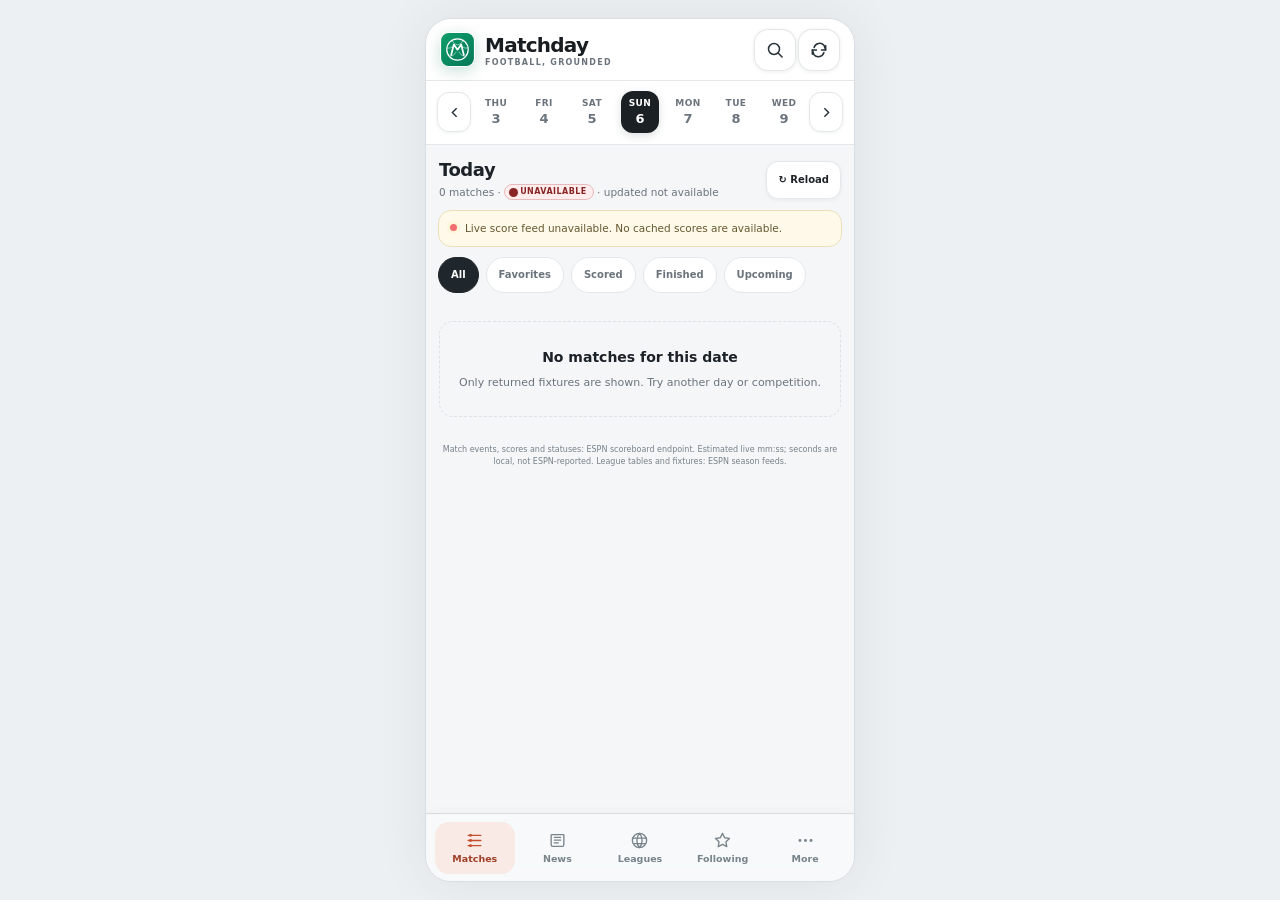
==== commit c9dc15e0: "Sequence PWA boot animation before app reveal" ====
--- a/fotmob-demo/index.html
+++ b/fotmob-demo/index.html
@@ -17,15 +17,48 @@
 <link rel="preconnect" href="https://matchday-espn-live.mongla-drive.workers.dev" crossorigin>
 <link rel="icon" type="image/png" sizes="192x192" href="./icons/matchday-192.png">
 <link rel="apple-touch-icon" sizes="180x180" href="./icons/matchday-180.png">
-<link rel="stylesheet" href="./styles.css?v=20261102-leagues1">
+<link rel="stylesheet" href="./styles.css?v=20261102-bootrun1">
 <script defer src="./clock.js"></script>
 <script defer src="./news.js?v=20261101-pwa2"></script>
 <script defer src="./league.js?v=20261102-leagues1"></script>
-<script defer src="./pwa.js?v=20261102-update3"></script>
+<script defer src="./pwa.js?v=20261102-bootrun1"></script>
 <script defer src="./app.js?v=20261102-live1"></script>
 </head>
 <body>
 <div class="app" id="app" data-theme="light">
+  <section class="boot-splash" id="boot-splash" role="status" aria-live="polite" aria-label="Loading Matchday">
+    <div class="boot-splash-card">
+      <div class="boot-brand-orb" aria-hidden="true"><img src="./icons/option-b-ball-m.svg" alt=""></div>
+      <span class="boot-splash-kicker">MATCHDAY</span>
+      <h1 class="boot-splash-title">Ready for kickoff?</h1>
+      <p class="boot-splash-copy">Getting your scores and stories ready.</p>
+      <svg class="boot-run-scene" viewBox="0 0 220 130" aria-hidden="true">
+        <path class="boot-ground" d="M18 108H202"/>
+        <path class="boot-ground-mark" d="M18 108h28m128 0h28"/>
+        <g class="boot-run" id="boot-run">
+        <g class="boot-player">
+          <circle class="boot-player-head" cx="62" cy="24" r="9"/>
+          <path class="boot-player-shirt" d="m57 36 21 1 10 29-24 10-14-18z"/>
+          <path class="boot-player-shorts" d="m54 60 25 5 2 12-16 2-12-7z"/>
+          <path class="boot-player-arm boot-player-arm-back" d="m55 42-16 10-10-8"/>
+          <path class="boot-player-arm boot-player-arm-front" d="m76 42 14 9 10-5"/>
+          <path class="boot-player-leg boot-player-leg-back" d="m66 75-12 14-15 5"/>
+          <path class="boot-player-boot boot-player-boot-back" d="m39 94-8 4 17 1 5-4"/>
+          <path class="boot-player-leg boot-player-leg-support" d="m77 75 4 17 13 7"/>
+          <path class="boot-player-boot" d="m92 98 14 3-2 4-15-2"/>
+          <path class="boot-player-leg boot-player-leg-kick" d="m69 75 15 13 18 1"/>
+          <path class="boot-player-boot boot-player-boot-kick" d="m101 88 12 3-2 4-13-2"/>
+        </g>
+        <g class="boot-ball">
+          <circle cx="126" cy="96" r="10"/>
+          <path d="m126 90 4 3-1 5h-6l-1-5zm-7 4-3 1m17 0 3 1m-13 8-2 2m9-2 2 2"/>
+        </g>
+        </g>
+      </svg>
+      <div class="boot-progress" role="progressbar" aria-label="Loading Matchday"><span></span></div>
+      <p class="boot-splash-note">LIVE SCORES <i>·</i> NEWS <i>·</i> LEAGUES</p>
+    </div>
+  </section>
   <header class="appbar">
     <div class="brandmark" aria-hidden="true"><img src="./icons/option-b-ball-m.svg" alt=""></div>
     <div class="brand">Matchday<small>Football, grounded</small></div>
@@ -54,7 +87,13 @@
       <p class="pwa-help-note">Once added, open Matchday from its new icon like an app.</p>
     </section>
   </div>
-  <nav class="bottomnav" aria-label="Main navigation" id="bottomnav"></nav>
+  <nav class="bottomnav" aria-label="Main navigation" id="bottomnav">
+    <button type="button" class="navitem active" data-action="nav" data-page="Matches" aria-current="page"><svg viewBox="0 0 24 24" aria-hidden="true"><path d="M4 5.5h16M4 12h16M4 18.5h16"/><circle cx="7" cy="5.5" r="1" fill="currentColor"/><circle cx="7" cy="12" r="1" fill="currentColor"/><circle cx="7" cy="18.5" r="1" fill="currentColor"/></svg><span>Matches</span></button>
+    <button type="button" class="navitem" data-action="nav" data-page="News" aria-current="false"><svg viewBox="0 0 24 24" aria-hidden="true"><path d="M5 4.5h14a1 1 0 0 1 1 1v12a2 2 0 0 1-2 2H6a2 2 0 0 1-2-2v-12a1 1 0 0 1 1-1Z"/><path d="M8 8h8M8 11.5h8M8 15h5"/></svg><span>News</span></button>
+    <button type="button" class="navitem" data-action="nav" data-page="Leagues" aria-current="false"><svg viewBox="0 0 24 24" aria-hidden="true"><circle cx="12" cy="12" r="9"/><path d="M3.5 9h17M5 16h14M12 3c2.3 2.5 3.3 5.5 3.3 9S14.3 18.5 12 21M12 3C9.7 5.5 8.7 8.5 8.7 12s1 6.5 3.3 9"/></svg><span>Leagues</span></button>
+    <button type="button" class="navitem" data-action="nav" data-page="Following" aria-current="false"><svg viewBox="0 0 24 24" aria-hidden="true"><path d="m12 3 2.7 5.5 6.1.9-4.4 4.3 1 6.1-5.4-2.9-5.4 2.9 1-6.1-4.4-4.3 6.1-.9L12 3Z"/></svg><span>Following</span></button>
+    <button type="button" class="navitem" data-action="nav" data-page="More" aria-current="false"><svg viewBox="0 0 24 24" aria-hidden="true"><circle cx="5" cy="12" r="1" fill="currentColor"/><circle cx="12" cy="12" r="1" fill="currentColor"/><circle cx="19" cy="12" r="1" fill="currentColor"/></svg><span>More</span></button>
+  </nav>
   <div id="overlay-root"></div>
   <div class="toast" id="toast" role="status" aria-live="polite"></div>
 </div>
--- a/fotmob-demo/styles.css
+++ b/fotmob-demo/styles.css
@@ -512,3 +512,71 @@
 .sr-only{position:absolute;width:1px;height:1px;padding:0;margin:-1px;overflow:hidden;clip:rect(0,0,0,0);white-space:nowrap;border:0}
 @media(max-width:380px){.league-tab{padding-inline:8px}.league-hero{padding-inline:11px}.league-fixture-pair{grid-template-columns:minmax(0,1fr) 55px minmax(0,1fr)}.league-fixture-side .team-identity .identity-name{max-width:83px}.league-segment{padding-inline:9px}}
 @media(prefers-reduced-motion:reduce){.league-loader-dot{animation:none}}
+
+
+/* Branded PWA launch screen */
+.boot-splash[hidden]{display:none!important}
+.boot-splash{position:absolute;z-index:30;inset:0;display:grid;place-items:center;padding:28px 22px calc(25px + var(--safe-bottom));overflow:hidden;background:radial-gradient(ellipse at 50% 38%,#ffffff 0,#f5f8f6 70%);color:#202a2e;opacity:1;visibility:visible;transition:opacity .28s ease,visibility .28s ease}
+.boot-splash.is-hiding{opacity:0;visibility:hidden;pointer-events:none}
+.boot-splash-card{width:min(100%,320px);display:grid;justify-items:center;text-align:center}
+.boot-brand-orb{width:86px;height:86px;display:grid;place-items:center;overflow:hidden;border:5px solid #fff;border-radius:50%;background:#047857;box-shadow:0 8px 24px rgba(4,120,87,.2),0 0 0 1px rgba(4,120,87,.1)}
+.boot-brand-orb img{display:block;width:100%;height:100%;border-radius:50%;clip-path:circle(50% at 50% 50%);object-fit:cover}
+.boot-splash-kicker{margin-top:17px;color:#078254;font-size:9px;font-weight:900;letter-spacing:2.7px}
+.boot-splash-title{margin:5px 0 0;color:#202a2e;font-size:25px;line-height:1.15;font-weight:850;letter-spacing:-.8px}
+.boot-splash-copy{margin:8px 0 0;color:#6c787d;font-size:11px;line-height:1.45}
+.boot-run-scene{display:block;width:min(220px,78vw);height:130px;margin:14px 0 1px;overflow:visible}
+.boot-run{transform-box:view-box;transform-origin:center;opacity:1;animation:boot-run-across 2.6s cubic-bezier(.25,.72,.24,1) both}
+.boot-ground{fill:none;stroke:#dbe9e1;stroke-width:4;stroke-linecap:round;stroke-dasharray:1 1}
+.boot-ground-mark{fill:none;stroke:#a7d7bc;stroke-width:3;stroke-linecap:round;stroke-dasharray:11 10;animation:boot-ground-slide .8s linear infinite}
+.boot-player{animation:boot-run-bob .34s ease-in-out infinite;transform-box:view-box;transform-origin:64px 70px}
+.boot-player-head{fill:#efb58d;stroke:#285640;stroke-width:2}
+.boot-player-shirt{fill:#07885c;stroke:#056f4b;stroke-width:2;stroke-linejoin:round}
+.boot-player-shorts{fill:#243b34;stroke:#1c302a;stroke-width:2;stroke-linejoin:round}
+.boot-player-arm,.boot-player-leg,.boot-player-boot{fill:none;stroke:#285640;stroke-width:6;stroke-linecap:round;stroke-linejoin:round}
+.boot-player-arm-back{stroke:#548169;transform-box:view-box;transform-origin:55px 42px;animation:boot-arm-back .52s ease-in-out infinite}
+.boot-player-arm-front{transform-box:view-box;transform-origin:77px 42px;animation:boot-arm-front .52s ease-in-out infinite}
+.boot-player-leg-back{stroke:#548169;transform-box:view-box;transform-origin:64px 74px;animation:boot-leg-back .52s ease-in-out infinite}
+.boot-player-leg-support{transform-box:view-box;transform-origin:77px 74px;animation:boot-leg-support .52s ease-in-out infinite}
+.boot-player-leg-kick{stroke:#0b7652;transform-box:view-box;transform-origin:70px 74px;animation:boot-kick .55s ease-out .05s 1 both}
+.boot-player-boot{stroke:#203c31;stroke-width:5}
+.boot-player-boot-back{stroke:#547565}
+.boot-player-boot-kick{transform-box:view-box;transform-origin:103px 90px;animation:boot-kick .55s ease-out .05s 1 both}
+.boot-ball{transform-box:view-box;transform-origin:126px 96px;animation:boot-ball-roll 1.9s cubic-bezier(.2,.65,.4,1) .42s 1 both}
+.boot-ball circle{fill:#fff;stroke:#284b3a;stroke-width:2}
+.boot-ball path{fill:none;stroke:#284b3a;stroke-width:1.7;stroke-linecap:round;stroke-linejoin:round}
+.boot-progress{width:min(190px,68vw);height:6px;overflow:hidden;border-radius:999px;background:#dfebe5;box-shadow:inset 0 1px 2px rgba(32,58,44,.08)}
+.boot-progress span{display:block;width:32%;height:100%;border-radius:inherit;background:linear-gradient(90deg,#11a66b,#047857);box-shadow:0 0 12px rgba(4,120,87,.25);animation:boot-progress-run 1.15s cubic-bezier(.5,0,.35,1) infinite}
+.boot-splash-note{margin:12px 0 0;color:#85918e;font-size:7px;font-weight:800;letter-spacing:1.4px}
+.boot-splash-note i{padding:0 3px;color:#f07850;font-style:normal}
+@keyframes boot-run-bob{0%,100%{transform:translateY(0)}50%{transform:translateY(-2px)}}
+@keyframes boot-arm-back{0%,100%{transform:rotate(-17deg)}50%{transform:rotate(20deg)}}
+@keyframes boot-arm-front{0%,100%{transform:rotate(18deg)}50%{transform:rotate(-18deg)}}
+@keyframes boot-leg-back{0%,100%{transform:rotate(19deg)}50%{transform:rotate(-16deg)}}
+@keyframes boot-leg-support{0%,100%{transform:rotate(-14deg)}50%{transform:rotate(18deg)}}
+@keyframes boot-run-across{0%{opacity:0;transform:translateX(-92px)}8%{opacity:1;transform:translateX(-92px)}18%{opacity:1;transform:translateX(-80px)}84%{opacity:1;transform:translateX(58px)}100%{opacity:0;transform:translateX(98px)}}
+@keyframes boot-kick{0%,20%,100%{transform:rotate(0)}56%{transform:rotate(-38deg)}78%{transform:rotate(11deg)}}
+@keyframes boot-ball-roll{0%,18%{transform:translate(0,0) rotate(0)}40%{transform:translate(9px,-9px) rotate(110deg)}65%{transform:translate(19px,0) rotate(290deg)}100%{transform:translate(17px,0) rotate(540deg)}}
+@keyframes boot-ground-slide{to{stroke-dashoffset:-22}}
+@keyframes boot-progress-run{0%{transform:translateX(-115%)}100%{transform:translateX(430%)}}
+.app[data-theme="dark"] .boot-splash{background:radial-gradient(ellipse at 50% 38%,#1b2422 0,#101617 72%);color:#f3f6f4}
+.app[data-theme="dark"] .boot-splash-title{color:#f3f6f4}
+.app[data-theme="dark"] .boot-splash-copy{color:#a4b1ab}
+.app[data-theme="dark"] .boot-splash-note{color:#7f9288}
+.app[data-theme="dark"] .boot-progress{background:#283a31}
+@media(prefers-reduced-motion:reduce){.boot-run,.boot-ground-mark,.boot-player,.boot-player-arm,.boot-player-leg,.boot-player-boot-kick,.boot-ball,.boot-progress span{animation:none!important}.boot-progress span{width:55%;transform:translateX(40%)}}
+
+.boot-splash:not(.is-hiding){animation:boot-splash-failsafe 8s linear forwards}
+@keyframes boot-splash-failsafe{0%,94%{opacity:1;visibility:visible}100%{opacity:0;visibility:hidden;pointer-events:none}}
+
+
+/* Keep league hero controls inside narrow phone viewports. */
+.league-back-row{display:grid;grid-template-columns:34px minmax(0,1fr) 34px minmax(72px,max-content);align-items:center;gap:7px;width:100%;min-width:0}
+.league-season-picker{width:100%;min-width:0;max-width:none;flex:none}
+.league-season-picker select{display:block;width:100%;min-width:0;max-width:100%;text-overflow:ellipsis}
+.league-alert-button{width:34px;min-width:34px;max-width:34px;margin-left:0}
+.league-hero .follow{width:100%;min-width:72px;max-width:100%;justify-self:stretch;flex:0 0 auto;padding-inline:9px}
+@media(max-width:340px){
+  .league-back-row{grid-template-columns:32px minmax(0,1fr) 32px minmax(68px,max-content);gap:5px}
+  .league-back-row>button[data-action="back-leagues"],.league-alert-button{width:32px;min-width:32px;max-width:32px;height:32px;flex-basis:32px}
+  .league-hero .follow{min-width:68px;min-height:32px;padding-inline:7px;font-size:8px}
+}
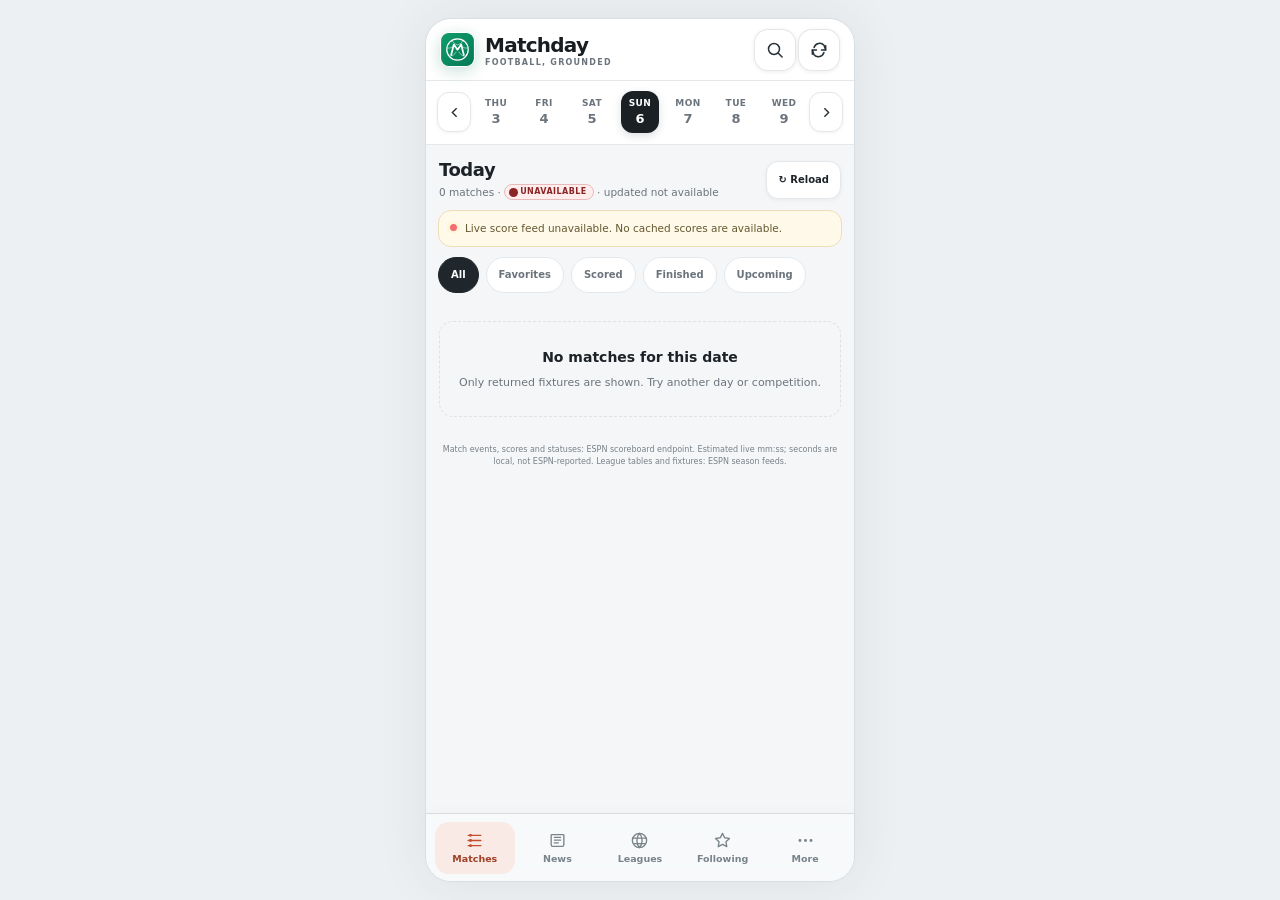
==== commit 0fbd6fba: "Support multi-source football news with BBC article links" ====
--- a/fotmob-demo/index.html
+++ b/fotmob-demo/index.html
@@ -19,7 +19,7 @@
 <link rel="apple-touch-icon" sizes="180x180" href="./icons/matchday-180.png">
 <link rel="stylesheet" href="./styles.css?v=20261102-bootrun1">
 <script defer src="./clock.js"></script>
-<script defer src="./news.js?v=20261101-pwa2"></script>
+<script defer src="./news.js?v=20261102-multisource1"></script>
 <script defer src="./league.js?v=20261102-leagues1"></script>
 <script defer src="./pwa.js?v=20261102-bootrun1"></script>
 <script defer src="./app.js?v=20261102-live1"></script>
--- a/fotmob-demo/styles.css
+++ b/fotmob-demo/styles.css
@@ -61,7 +61,7 @@
 .feed-state{display:inline-flex;align-items:center;gap:4px;padding:2px 6px;border:1px solid transparent;border-radius:999px;font-size:8px;font-weight:850;letter-spacing:.45px;line-height:1.25;vertical-align:1px;white-space:nowrap}.feed-state:before{content:"";width:5px;height:5px;border-radius:50%;background:currentColor;box-shadow:0 0 0 2px currentColor}.feed-state-feed-ok{color:#b9f3ce;background:#12351f;border-color:#285b3a}.feed-state-stale{color:#f4daa0;background:#3a3018;border-color:#695626}.feed-state-checking{color:#c4ddff;background:#1d3044;border-color:#344d68}.feed-state-unavailable{color:#ffc1c1;background:#421f22;border-color:#71383c}.app[data-theme="light"] .feed-state-feed-ok{color:#145b32;background:#e4f5e9;border-color:#a9d7b8}.app[data-theme="light"] .feed-state-stale{color:#6c4b00;background:#fff4d8;border-color:#e8d396}.app[data-theme="light"] .feed-state-checking{color:#244d79;background:#eaf3ff;border-color:#bfd4f0}.app[data-theme="light"] .feed-state-unavailable{color:#8b2525;background:#ffeded;border-color:#e6baba}
 /* Liquid-glass controls: translucent layered surfaces with high-contrast active states. */
 .bottomnav{background:rgba(21,24,26,.88);-webkit-backdrop-filter:blur(18px) saturate(1.45);backdrop-filter:blur(18px) saturate(1.45)}.navitem,.icon-btn,.tiny-action,.daynav,.filter,.star-btn,.follow,.team-follow,.news-refresh,.detail-tab,.backrow button{border:1px solid rgba(255,255,255,.12);background:linear-gradient(145deg,rgba(255,255,255,.105),rgba(255,255,255,.025));-webkit-backdrop-filter:blur(14px) saturate(1.35);backdrop-filter:blur(14px) saturate(1.35);box-shadow:inset 0 1px 0 rgba(255,255,255,.13),0 3px 10px rgba(0,0,0,.12);transition:color .22s ease,background .22s ease,border-color .22s ease,box-shadow .22s ease,transform .22s cubic-bezier(.2,.75,.25,1),filter .22s ease}.icon-btn{width:42px;height:42px}.daynav{width:36px;min-height:40px;flex-basis:36px}.tiny-action{min-height:40px;padding-inline:11px}.filter{min-height:38px;padding:8px 13px}.star-btn{width:36px;height:38px}.follow,.team-follow{min-height:40px}.detail-tab{min-height:42px}.backrow button{width:40px;height:40px}.navitem{min-height:54px}.navitem:hover,.icon-btn:hover,.tiny-action:hover,.daynav:hover,.filter:hover,.star-btn:hover,.follow:hover,.team-follow:hover,.news-refresh:hover,.detail-tab:hover,.backrow button:hover{filter:brightness(1.15);border-color:rgba(255,255,255,.24);box-shadow:inset 0 1px 0 rgba(255,255,255,.2),0 5px 14px rgba(0,0,0,.2);transform:translateY(-1px)}.navitem.active{color:#fff;border-color:rgba(255,112,67,.55);background:linear-gradient(145deg,rgba(255,112,67,.22),rgba(255,255,255,.045));box-shadow:inset 0 1px 0 rgba(255,255,255,.18),0 0 14px rgba(255,112,67,.12)}.navitem.active svg{color:var(--orange)}.filter.active{color:#111518;border-color:rgba(255,255,255,.95);background:linear-gradient(145deg,#fff,#e9edef);box-shadow:inset 0 1px 0 #fff,0 4px 12px rgba(0,0,0,.2)}.filter.live.active{color:#fff;border-color:#ff9278;background:linear-gradient(145deg,#fa8061,#d94738)}.star-btn.selected{color:#ffe094;border-color:rgba(244,196,90,.48);background:linear-gradient(145deg,rgba(244,196,90,.25),rgba(244,196,90,.08))}.follow.following,.team-follow.is-following{border-color:rgba(255,151,115,.52);background:linear-gradient(145deg,rgba(255,112,67,.22),rgba(255,255,255,.035))}.navitem:active,.icon-btn:active,.tiny-action:active,.daynav:active,.filter:active,.star-btn:active,.follow:active,.team-follow:active,.news-refresh:active,.detail-tab:active,.backrow button:active{transform:scale(.96);transition-duration:.08s}.app[data-theme="light"] .bottomnav{background:rgba(248,250,251,.9);border-color:rgba(30,42,48,.14)}.app[data-theme="light"] .navitem,.app[data-theme="light"] .icon-btn,.app[data-theme="light"] .tiny-action,.app[data-theme="light"] .daynav,.app[data-theme="light"] .filter,.app[data-theme="light"] .star-btn,.app[data-theme="light"] .follow,.app[data-theme="light"] .team-follow,.app[data-theme="light"] .news-refresh,.app[data-theme="light"] .detail-tab,.app[data-theme="light"] .backrow button{color:#263238;border-color:rgba(30,42,48,.13);background:linear-gradient(145deg,rgba(255,255,255,.85),rgba(234,240,243,.55));box-shadow:inset 0 1px 0 rgba(255,255,255,.9),0 3px 10px rgba(27,42,48,.09)}.app[data-theme="light"] .navitem.active{color:#a23e22;border-color:rgba(195,78,46,.42);background:linear-gradient(145deg,rgba(255,112,67,.2),rgba(255,255,255,.65))}.app[data-theme="light"] .navitem.active svg{color:#b9472d}.app[data-theme="light"] .filter.active{color:#131719;background:linear-gradient(145deg,#fff,#e6ecef);border-color:#fff}.app[data-theme="light"] .filter.live.active{color:#fff;background:linear-gradient(145deg,#f17b5a,#cc3f33)}.app[data-theme="light"] .star-btn.selected{color:#765000;border-color:#dcb85e;background:linear-gradient(145deg,#fff3ca,#f7e4a5)}.app[data-theme="light"] .follow.following,.app[data-theme="light"] .team-follow.is-following{color:#9d4028;border-color:#e7b7a5;background:linear-gradient(145deg,#fff2eb,#ffe5d9)}@media(prefers-reduced-motion:reduce){.navitem,.icon-btn,.tiny-action,.daynav,.filter,.star-btn,.follow,.team-follow,.news-refresh,.detail-tab,.backrow button{transition:none}}
-/* Article thumbnails are served by BBC's own CDN and credited to BBC Sport. */
+/* Feed-provided article thumbnails are preserved and credited to their source. */
 .news-story-meta{gap:6px 8px}.news-image-credit{color:var(--muted);font-size:9px}.news-story-layout{display:flex;align-items:center;justify-content:space-between;gap:10px}.news-story-copy{flex:1;min-width:0}.news-image{width:92px;height:70px;flex:0 0 92px;object-fit:cover;border:1px solid var(--line);border-radius:10px;background:var(--surface2)}@media(min-width:700px){.news-image{width:118px;height:86px;flex-basis:118px}}@media(max-width:360px){.news-image{width:76px;height:64px;flex-basis:76px}}
 
 
@@ -580,3 +580,6 @@
   .league-back-row>button[data-action="back-leagues"],.league-alert-button{width:32px;min-width:32px;max-width:32px;height:32px;flex-basis:32px}
   .league-hero .follow{min-width:68px;min-height:32px;padding-inline:7px;font-size:8px}
 }
+
+/* BBC headline links are functional article links; other providers remain unlinked. */
+.news-article-link{color:#24784b;text-decoration:underline;text-underline-offset:2px}.app[data-theme="dark"] .news-article-link{color:#75c99a}.news-article-link:focus-visible{outline:2px solid #31865b;outline-offset:2px;border-radius:2px}
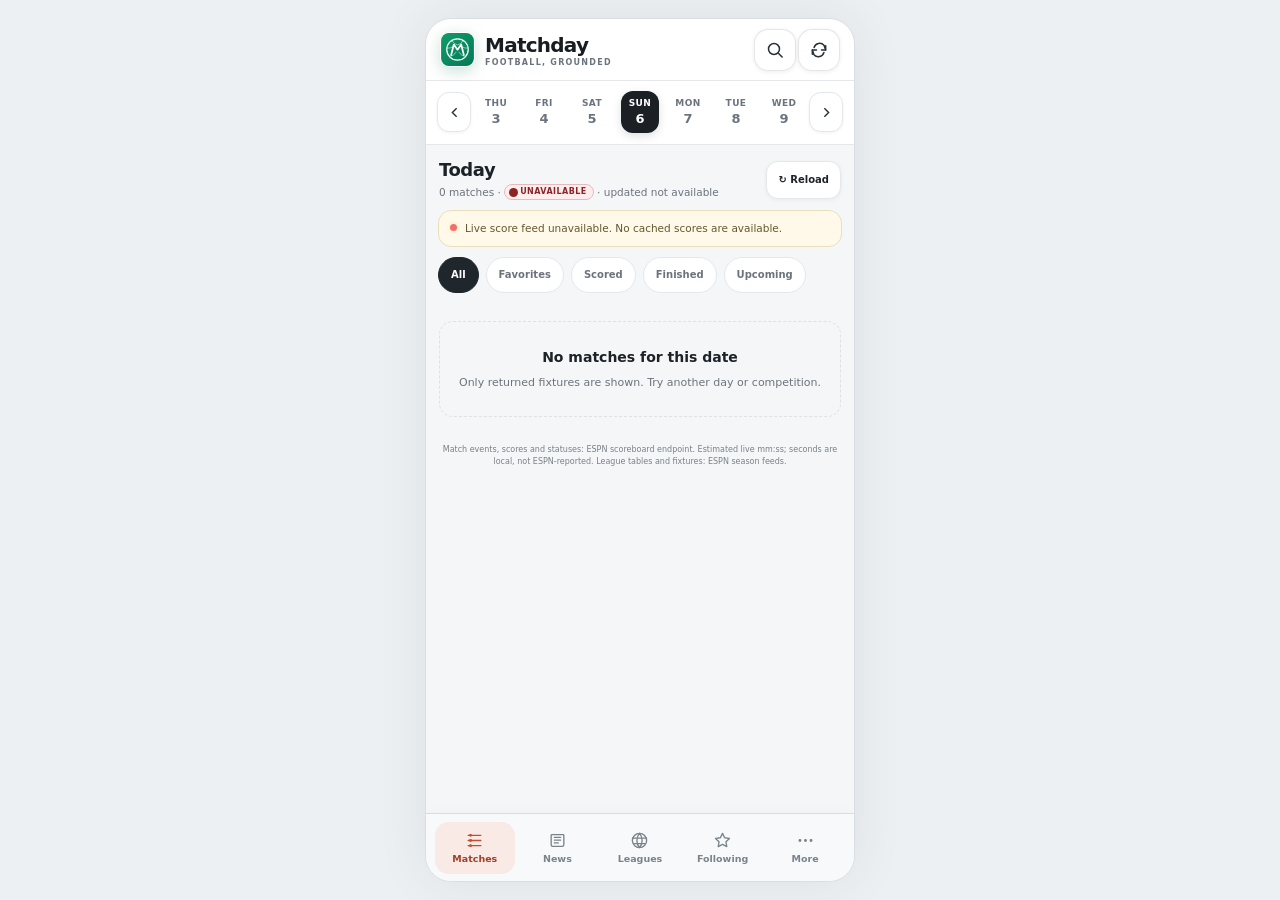
==== commit bb341cd2: "Fix installed PWA update navigation and fullscreen display" ====
--- a/fotmob-demo/index.html
+++ b/fotmob-demo/index.html
@@ -3,7 +3,7 @@
 <head>
 <meta charset="utf-8">
 <meta name="viewport" content="width=device-width,initial-scale=1,viewport-fit=cover">
-<meta name="theme-color" content="#047857">
+<meta name="theme-color" content="#f5f6f7">
 <meta name="description" content="Matchday football scores, real football news, league tables and fixtures. Install Matchday for quick access.">
 <meta name="application-name" content="Matchday">
 <meta name="apple-mobile-web-app-capable" content="yes">
@@ -17,12 +17,13 @@
 <link rel="preconnect" href="https://matchday-espn-live.mongla-drive.workers.dev" crossorigin>
 <link rel="icon" type="image/png" sizes="192x192" href="./icons/matchday-192.png">
 <link rel="apple-touch-icon" sizes="180x180" href="./icons/matchday-180.png">
-<link rel="stylesheet" href="./styles.css?v=20261102-bootrun1">
+<link rel="stylesheet" href="./styles.css?v=20261102-fullscreen1">
 <script defer src="./clock.js"></script>
-<script defer src="./news.js?v=20261102-multisource1"></script>
+<script defer src="./i18n.js?v=20261102-bilingual1"></script>
+<script defer src="./news.js?v=20261102-bilingual1"></script>
 <script defer src="./league.js?v=20261102-leagues1"></script>
-<script defer src="./pwa.js?v=20261102-bootrun1"></script>
-<script defer src="./app.js?v=20261102-live1"></script>
+<script defer src="./pwa.js?v=20261102-bootrun2"></script>
+<script defer src="./app.js?v=20261102-backlang1"></script>
 </head>
 <body>
 <div class="app" id="app" data-theme="light">
@@ -32,27 +33,33 @@
       <span class="boot-splash-kicker">MATCHDAY</span>
       <h1 class="boot-splash-title">Ready for kickoff?</h1>
       <p class="boot-splash-copy">Getting your scores and stories ready.</p>
-      <svg class="boot-run-scene" viewBox="0 0 220 130" aria-hidden="true">
-        <path class="boot-ground" d="M18 108H202"/>
-        <path class="boot-ground-mark" d="M18 108h28m128 0h28"/>
+      <svg class="boot-run-scene" viewBox="0 0 220 130" role="img" aria-label="Footballer striking a ball">
+        <path class="boot-ground" d="M18 117H202"/>
+        <path class="boot-ground-mark" d="M18 117h28m128 0h28"/>
         <g class="boot-run" id="boot-run">
-        <g class="boot-player">
-          <circle class="boot-player-head" cx="62" cy="24" r="9"/>
-          <path class="boot-player-shirt" d="m57 36 21 1 10 29-24 10-14-18z"/>
-          <path class="boot-player-shorts" d="m54 60 25 5 2 12-16 2-12-7z"/>
-          <path class="boot-player-arm boot-player-arm-back" d="m55 42-16 10-10-8"/>
-          <path class="boot-player-arm boot-player-arm-front" d="m76 42 14 9 10-5"/>
-          <path class="boot-player-leg boot-player-leg-back" d="m66 75-12 14-15 5"/>
-          <path class="boot-player-boot boot-player-boot-back" d="m39 94-8 4 17 1 5-4"/>
-          <path class="boot-player-leg boot-player-leg-support" d="m77 75 4 17 13 7"/>
-          <path class="boot-player-boot" d="m92 98 14 3-2 4-15-2"/>
-          <path class="boot-player-leg boot-player-leg-kick" d="m69 75 15 13 18 1"/>
-          <path class="boot-player-boot boot-player-boot-kick" d="m101 88 12 3-2 4-13-2"/>
-        </g>
-        <g class="boot-ball">
-          <circle cx="126" cy="96" r="10"/>
-          <path d="m126 90 4 3-1 5h-6l-1-5zm-7 4-3 1m17 0 3 1m-13 8-2 2m9-2 2 2"/>
-        </g>
+          <g class="boot-player">
+            <path class="boot-player-limb boot-player-arm-back" d="M73 45c-7 1-12 7-16 13l-10 2-5-5c-3-3-6 0-4 4l4 7c3 4 8 5 13 3l14-6 10-10z"/>
+            <path class="boot-player-limb boot-player-leg-back" d="M77 91c-5 5-11 10-16 14-4 3-8 3-12 1l-6-6-6 2c-3 3 0 7 4 10 6 4 13 3 19 0l18-10z"/>
+            <path class="boot-player-boot boot-player-boot-back" d="M46 103c-4-4-8-4-11-1-3 3-2 6 2 8l12 2 6-5z"/>
+            <path class="boot-player-limb boot-player-leg-front" d="M98 93c6 1 12 5 16 10l12 4 10-1 3 7-15 4c-9-2-17-7-24-11l-9-5z"/>
+            <path class="boot-player-sock" d="m125 104 16 2 7 10-5 5-14-3-9-6z"/>
+            <path class="boot-player-boot" d="M142 113c7-2 13 0 18 5l-2 5-16 1-7-5z"/>
+            <path class="boot-player-neck" d="m89 34 16 1 1 10-13 4-6-7z"/>
+            <path class="boot-player-shirt" d="M76 40c5-4 12-5 19-3l10 1c7 2 11 8 11 15l-3 28c-8 9-21 12-34 7L68 81l2-28c0-6 2-10 6-13z"/>
+            <path class="boot-player-shirt-panel" d="m78 45 9-4 9 3-8 8 8 24-12 10-8-5 5-22z"/>
+            <path class="boot-player-sleeve" d="M73 42c-6 2-9 7-10 14l12 6 8-11-2-8z"/>
+            <path class="boot-player-limb boot-player-arm-front" d="M108 45c7 1 12 5 17 10l10-1 4-7c2-4 6-2 5 2l-3 9c-2 5-7 6-12 4l-15-4-9-7z"/>
+            <path class="boot-player-shorts" d="M70 79c10 6 23 8 39 2l5 18c-4 5-9 7-15 7l-9-9-10 9-13-5z"/>
+            <g class="boot-player-head">
+              <path class="boot-player-face" d="M84 25c0-9 6-15 15-15 9 0 15 7 14 16-1 7-5 12-11 15l-1 6-12-2 1-6c-4-3-6-8-6-14z"/>
+              <path class="boot-player-hair" d="M83 27c-3-9 2-19 11-22 9-3 18 1 21 9-5-2-8-2-12-4-3 5-10 5-14 11l-2 8z"/>
+              <path class="boot-player-face-detail" d="m104 25 5 1-4 2m-7 7 5 1"/>
+            </g>
+          </g>
+          <g class="boot-ball">
+            <circle cx="174" cy="112" r="11"/>
+            <path d="m174 105 4 3-2 5h-5l-2-5zm-8 6-3 1m20 0 3 1m-13 8-2 2m9-2 2 2"/>
+          </g>
         </g>
       </svg>
       <div class="boot-progress" role="progressbar" aria-label="Loading Matchday"><span></span></div>
--- a/fotmob-demo/styles.css
+++ b/fotmob-demo/styles.css
@@ -525,37 +525,30 @@
 .boot-splash-title{margin:5px 0 0;color:#202a2e;font-size:25px;line-height:1.15;font-weight:850;letter-spacing:-.8px}
 .boot-splash-copy{margin:8px 0 0;color:#6c787d;font-size:11px;line-height:1.45}
 .boot-run-scene{display:block;width:min(220px,78vw);height:130px;margin:14px 0 1px;overflow:visible}
-.boot-run{transform-box:view-box;transform-origin:center;opacity:1;animation:boot-run-across 2.6s cubic-bezier(.25,.72,.24,1) both}
+.boot-run{transform-box:view-box;transform-origin:center;opacity:1;animation:boot-run-enter .45s cubic-bezier(.2,.8,.2,1) both}
 .boot-ground{fill:none;stroke:#dbe9e1;stroke-width:4;stroke-linecap:round;stroke-dasharray:1 1}
 .boot-ground-mark{fill:none;stroke:#a7d7bc;stroke-width:3;stroke-linecap:round;stroke-dasharray:11 10;animation:boot-ground-slide .8s linear infinite}
-.boot-player{animation:boot-run-bob .34s ease-in-out infinite;transform-box:view-box;transform-origin:64px 70px}
-.boot-player-head{fill:#efb58d;stroke:#285640;stroke-width:2}
-.boot-player-shirt{fill:#07885c;stroke:#056f4b;stroke-width:2;stroke-linejoin:round}
-.boot-player-shorts{fill:#243b34;stroke:#1c302a;stroke-width:2;stroke-linejoin:round}
-.boot-player-arm,.boot-player-leg,.boot-player-boot{fill:none;stroke:#285640;stroke-width:6;stroke-linecap:round;stroke-linejoin:round}
-.boot-player-arm-back{stroke:#548169;transform-box:view-box;transform-origin:55px 42px;animation:boot-arm-back .52s ease-in-out infinite}
-.boot-player-arm-front{transform-box:view-box;transform-origin:77px 42px;animation:boot-arm-front .52s ease-in-out infinite}
-.boot-player-leg-back{stroke:#548169;transform-box:view-box;transform-origin:64px 74px;animation:boot-leg-back .52s ease-in-out infinite}
-.boot-player-leg-support{transform-box:view-box;transform-origin:77px 74px;animation:boot-leg-support .52s ease-in-out infinite}
-.boot-player-leg-kick{stroke:#0b7652;transform-box:view-box;transform-origin:70px 74px;animation:boot-kick .55s ease-out .05s 1 both}
-.boot-player-boot{stroke:#203c31;stroke-width:5}
-.boot-player-boot-back{stroke:#547565}
-.boot-player-boot-kick{transform-box:view-box;transform-origin:103px 90px;animation:boot-kick .55s ease-out .05s 1 both}
-.boot-ball{transform-box:view-box;transform-origin:126px 96px;animation:boot-ball-roll 1.9s cubic-bezier(.2,.65,.4,1) .42s 1 both}
+.boot-player{transform-box:view-box;transform-origin:87px 78px;animation:boot-player-bob .58s ease-in-out infinite}
+.boot-player-limb,.boot-player-neck,.boot-player-face{fill:#efb184}
+.boot-player-shirt{fill:#07885c;stroke:#056f4b;stroke-width:1.5;stroke-linejoin:round}
+.boot-player-shirt-panel{fill:#056f4b;opacity:.9}
+.boot-player-sleeve{fill:#0c9a68;stroke:#056f4b;stroke-width:1.5;stroke-linejoin:round}
+.boot-player-shorts{fill:#203c34;stroke:#183129;stroke-width:1.5;stroke-linejoin:round}
+.boot-player-sock{fill:#07885c;stroke:#056f4b;stroke-width:1.5;stroke-linejoin:round}
+.boot-player-boot{fill:#183a31;stroke:#102d25;stroke-width:1;stroke-linejoin:round}
+.boot-player-boot-back{fill:#315a49}
+.boot-player-hair{fill:#123b30}
+.boot-player-face-detail{fill:none;stroke:#49352c;stroke-width:1.2;stroke-linecap:round;stroke-linejoin:round}
+.boot-ball{transform-box:view-box;transform-origin:174px 112px;animation:boot-ball-roll 1.65s ease-in-out infinite}
 .boot-ball circle{fill:#fff;stroke:#284b3a;stroke-width:2}
 .boot-ball path{fill:none;stroke:#284b3a;stroke-width:1.7;stroke-linecap:round;stroke-linejoin:round}
 .boot-progress{width:min(190px,68vw);height:6px;overflow:hidden;border-radius:999px;background:#dfebe5;box-shadow:inset 0 1px 2px rgba(32,58,44,.08)}
 .boot-progress span{display:block;width:32%;height:100%;border-radius:inherit;background:linear-gradient(90deg,#11a66b,#047857);box-shadow:0 0 12px rgba(4,120,87,.25);animation:boot-progress-run 1.15s cubic-bezier(.5,0,.35,1) infinite}
 .boot-splash-note{margin:12px 0 0;color:#85918e;font-size:7px;font-weight:800;letter-spacing:1.4px}
 .boot-splash-note i{padding:0 3px;color:#f07850;font-style:normal}
-@keyframes boot-run-bob{0%,100%{transform:translateY(0)}50%{transform:translateY(-2px)}}
-@keyframes boot-arm-back{0%,100%{transform:rotate(-17deg)}50%{transform:rotate(20deg)}}
-@keyframes boot-arm-front{0%,100%{transform:rotate(18deg)}50%{transform:rotate(-18deg)}}
-@keyframes boot-leg-back{0%,100%{transform:rotate(19deg)}50%{transform:rotate(-16deg)}}
-@keyframes boot-leg-support{0%,100%{transform:rotate(-14deg)}50%{transform:rotate(18deg)}}
-@keyframes boot-run-across{0%{opacity:0;transform:translateX(-92px)}8%{opacity:1;transform:translateX(-92px)}18%{opacity:1;transform:translateX(-80px)}84%{opacity:1;transform:translateX(58px)}100%{opacity:0;transform:translateX(98px)}}
-@keyframes boot-kick{0%,20%,100%{transform:rotate(0)}56%{transform:rotate(-38deg)}78%{transform:rotate(11deg)}}
-@keyframes boot-ball-roll{0%,18%{transform:translate(0,0) rotate(0)}40%{transform:translate(9px,-9px) rotate(110deg)}65%{transform:translate(19px,0) rotate(290deg)}100%{transform:translate(17px,0) rotate(540deg)}}
+@keyframes boot-run-enter{from{opacity:0;transform:translateY(5px) scale(.96)}to{opacity:1;transform:translateY(0) scale(1)}}
+@keyframes boot-player-bob{0%,100%{transform:translateY(0)}50%{transform:translateY(-1.5px)}}
+@keyframes boot-ball-roll{0%,28%{transform:translate(0,0) rotate(0)}62%{transform:translate(6px,-3px) rotate(120deg)}100%{transform:translate(12px,0) rotate(240deg)}}
 @keyframes boot-ground-slide{to{stroke-dashoffset:-22}}
 @keyframes boot-progress-run{0%{transform:translateX(-115%)}100%{transform:translateX(430%)}}
 .app[data-theme="dark"] .boot-splash{background:radial-gradient(ellipse at 50% 38%,#1b2422 0,#101617 72%);color:#f3f6f4}
@@ -563,7 +556,7 @@
 .app[data-theme="dark"] .boot-splash-copy{color:#a4b1ab}
 .app[data-theme="dark"] .boot-splash-note{color:#7f9288}
 .app[data-theme="dark"] .boot-progress{background:#283a31}
-@media(prefers-reduced-motion:reduce){.boot-run,.boot-ground-mark,.boot-player,.boot-player-arm,.boot-player-leg,.boot-player-boot-kick,.boot-ball,.boot-progress span{animation:none!important}.boot-progress span{width:55%;transform:translateX(40%)}}
+@media(prefers-reduced-motion:reduce){.boot-run,.boot-ground-mark,.boot-player,.boot-ball,.boot-progress span{animation:none!important}.boot-progress span{width:55%;transform:translateX(40%)}}
 
 .boot-splash:not(.is-hiding){animation:boot-splash-failsafe 8s linear forwards}
 @keyframes boot-splash-failsafe{0%,94%{opacity:1;visibility:visible}100%{opacity:0;visibility:hidden;pointer-events:none}}
@@ -583,3 +576,21 @@
 
 /* BBC headline links are functional article links; other providers remain unlinked. */
 .news-article-link{color:#24784b;text-decoration:underline;text-underline-offset:2px}.app[data-theme="dark"] .news-article-link{color:#75c99a}.news-article-link:focus-visible{outline:2px solid #31865b;outline-offset:2px;border-radius:2px}
+
+
+/* Keep the mobile navigation anchored to the visible app window after updates. */
+@media(max-width:699px){
+  .app{height:100vh;height:100dvh;padding-top:env(safe-area-inset-top,0px)}
+  .bottomnav{position:fixed;left:0;right:0;bottom:0;width:min(100vw,480px);height:calc(68px + max(env(safe-area-inset-bottom,0px),16px));margin-inline:auto;padding:4px 7px calc(5px + max(env(safe-area-inset-bottom,0px),16px));z-index:8}
+  .navitem span{white-space:nowrap}
+  main{padding-bottom:calc(14px + 68px + max(env(safe-area-inset-bottom,0px),16px))}
+  .search-overlay{bottom:calc(68px + max(env(safe-area-inset-bottom,0px),16px))}
+  .pwa-install-banner{bottom:calc(72px + max(env(safe-area-inset-bottom,0px),16px))}
+  .toast{bottom:calc(86px + max(env(safe-area-inset-bottom,0px),16px))}
+}
+.language-select-row{display:flex;align-items:center;justify-content:space-between;gap:12px;padding:11px 12px}
+.language-select-row>span{display:grid;gap:4px;min-width:0}
+.language-select-row strong{font-size:11px}
+.language-select-row small{color:var(--muted);font-size:9px}
+.language-select-row select{min-width:100px;max-width:132px;min-height:36px;padding:6px 10px;border:1px solid var(--line);border-radius:9px;background:var(--surface2);color:var(--text)}
+html[lang="my"] .navitem span{font-size:7px;letter-spacing:0}
